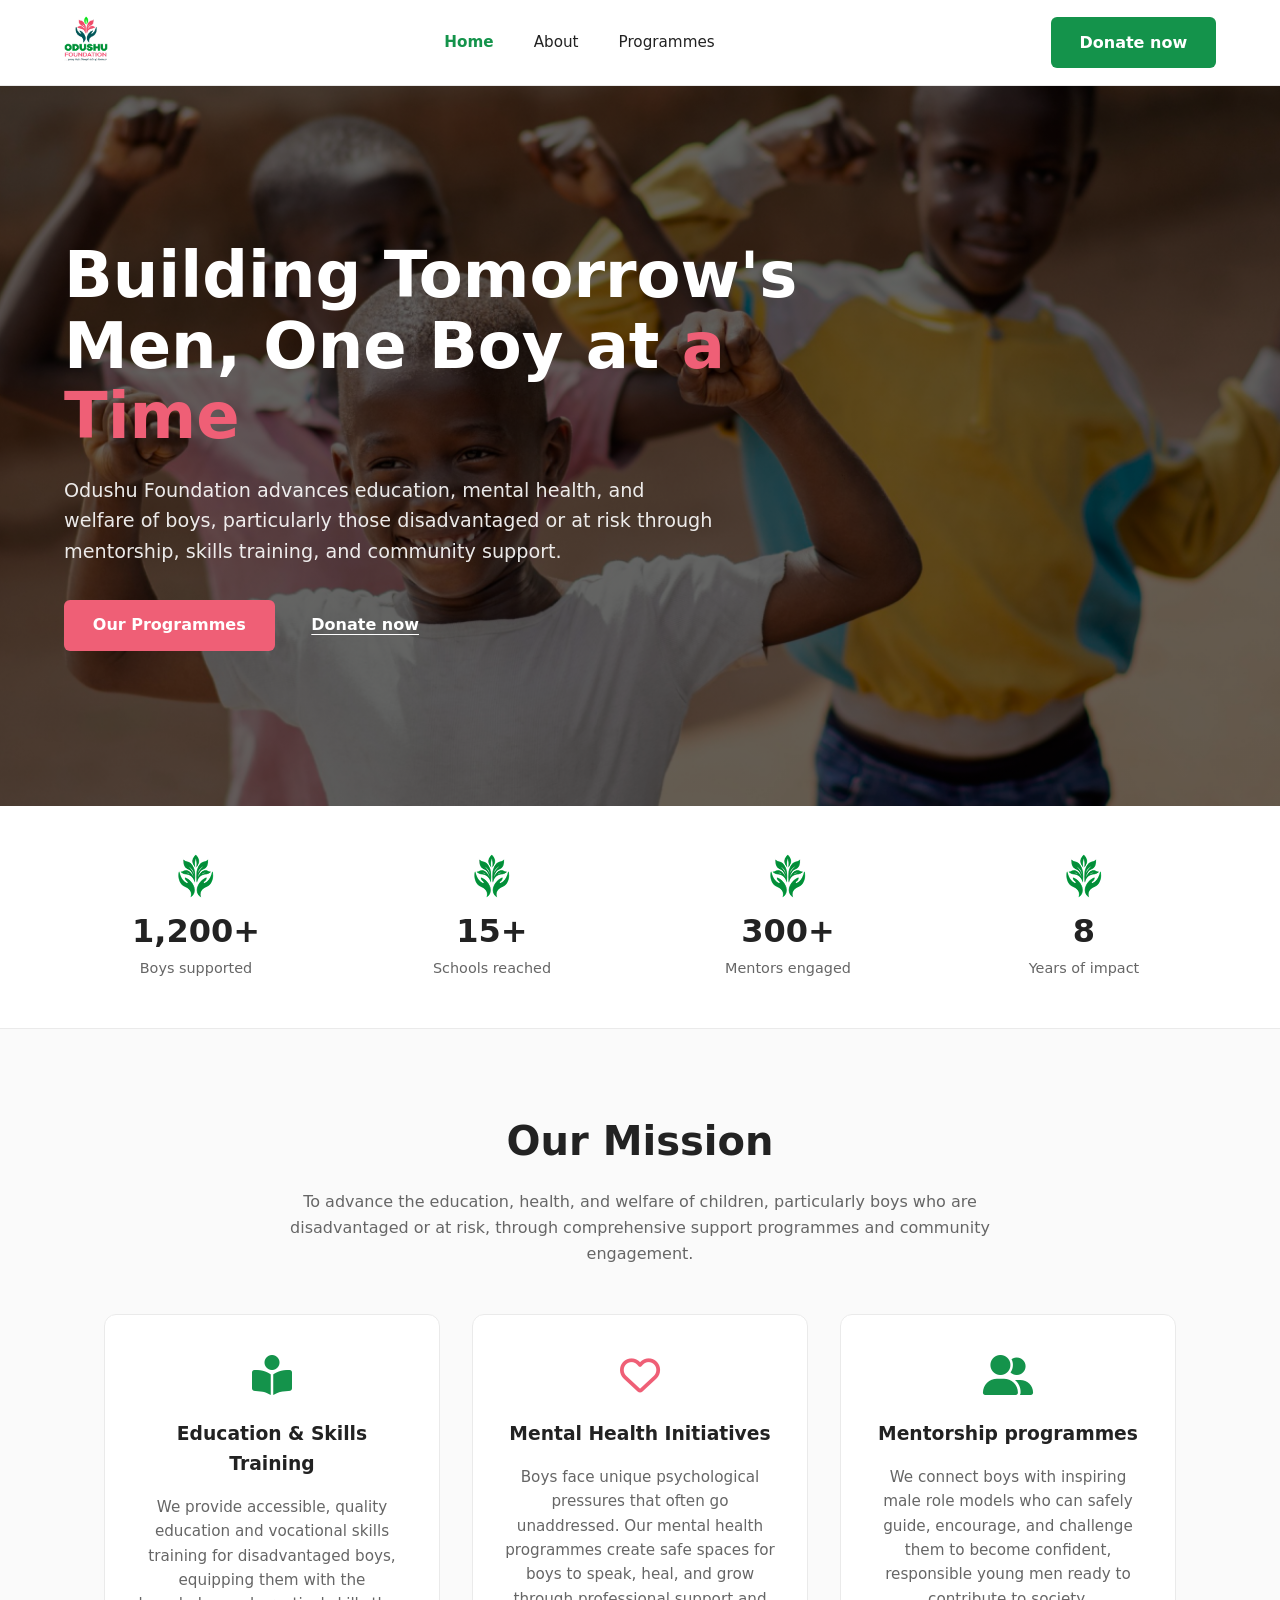
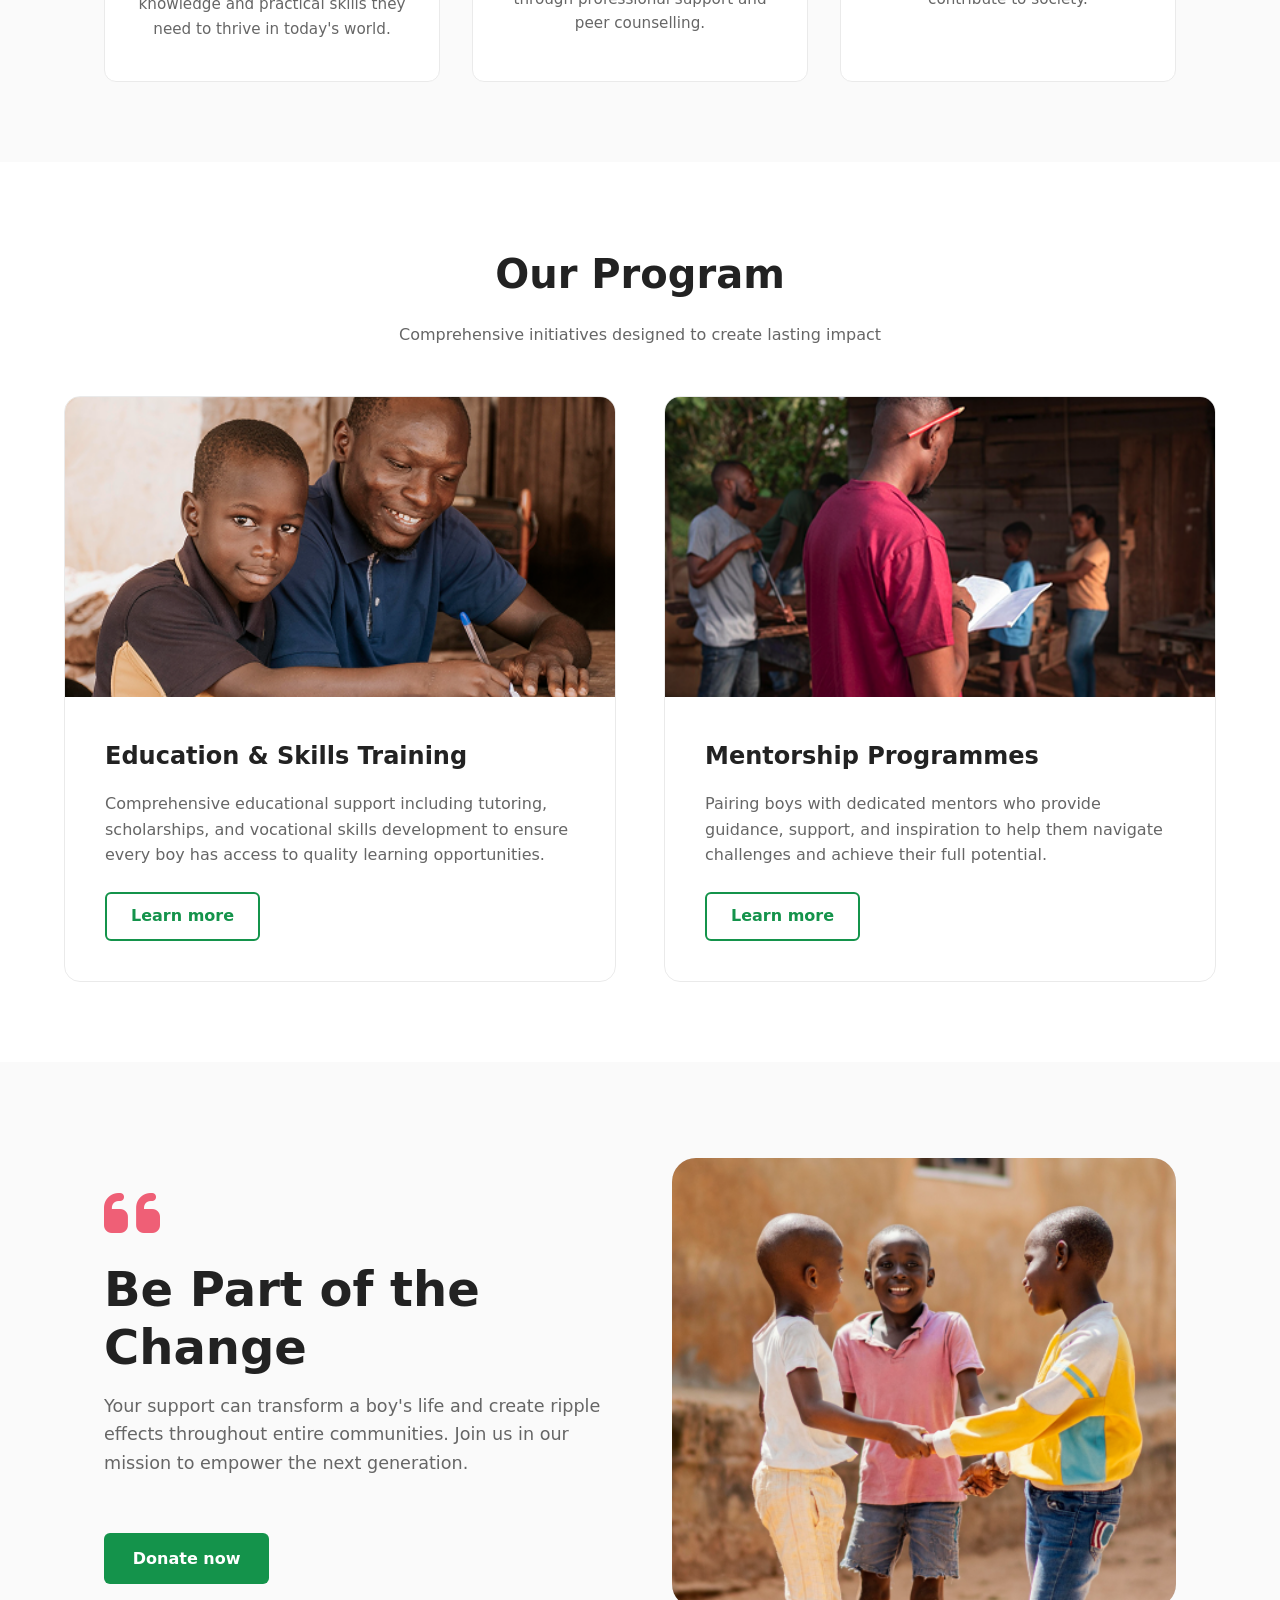
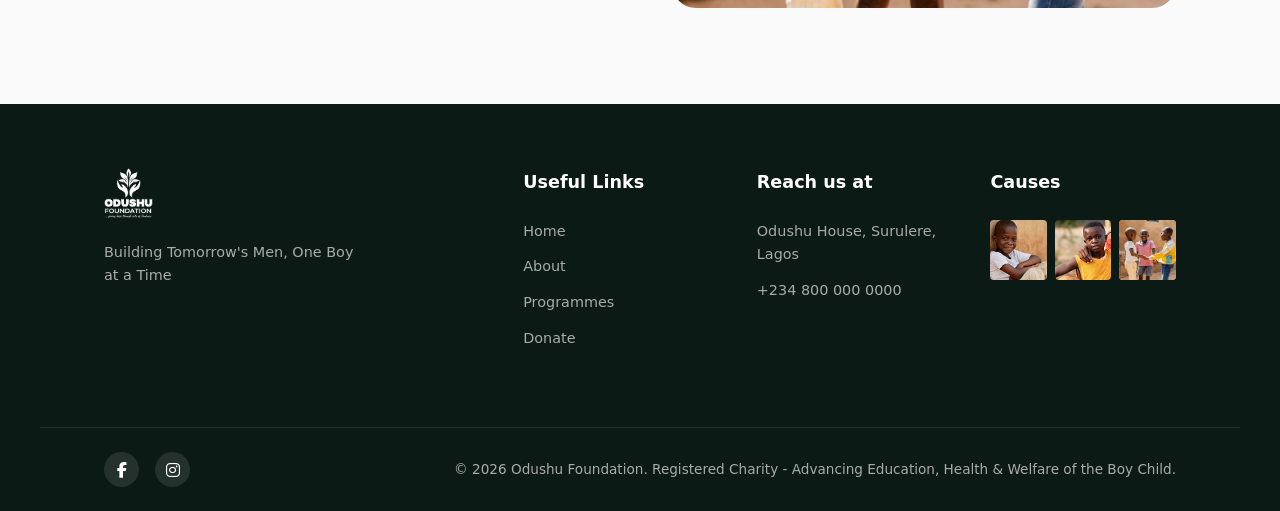
==== index.html @ 9a2c4603 "complete overhaul" ====
<!DOCTYPE html>
<html lang="en">
<head>
    <meta charset="UTF-8">
    <meta name="viewport" content="width=device-width, initial-scale=1.0">
    <title>Odushu Foundation | Home</title>
    <meta name="title" content="Odushu Foundation | Building Tomorrow's Men">
    <meta name="description" content="A registered charity advancing the education, mental health, and welfare of the boy child in Nigeria through mentorship, skills training, and community support.">
    <meta name="keywords" content="boy child charity, mentorship nigeria, child welfare, odushu foundation, boys mental health, education NGO">

    <meta property="og:type" content="website">
    <meta property="og:url" content="https://www.odushufoundation.org/"> 
    <meta property="og:title" content="Odushu Foundation | Building Tomorrow's Men">
    <meta property="og:description" content="A registered charity advancing the education, mental health, and welfare of the boy child in Nigeria.">
    <meta property="og:image" content="https://www.odushufoundation.org/og-image.jpeg"> <meta property="twitter:card" content="summary_large_image">
    <meta property="twitter:url" content="https://www.odushufoundation.org/">
    <meta property="twitter:title" content="Odushu Foundation | Building Tomorrow's Men">
    <meta property="twitter:description" content="A registered charity advancing the education, mental health, and welfare of the boy child in Nigeria.">
    <meta property="twitter:image" content="https://www.odushufoundation.org/og-image.jpeg">
    
    <link rel="icon" type="image/jpeg" href="./Odushu logo 1.png">
    <link rel="shortcut icon" href="./Odushu logo 1.png" type="image/x-icon">
    <link rel="stylesheet" href="styles.css">
    
    <link rel="stylesheet" href="https://cdnjs.cloudflare.com/ajax/libs/font-awesome/6.4.0/css/all.min.css">
    
    <link href="https://unpkg.com/aos@2.3.1/dist/aos.css" rel="stylesheet">
</head>
<body>

    <header data-aos="fade-down" data-aos-duration="800">
        <div class="logo">
            <img src="Odushu logo 1.png" alt="Odushu Foundation">
        </div>
        <nav>
            <a href="/" class="active">Home</a>
            <a href="/about">About</a>
            <a href="/programmes">Programmes</a>
        </nav>
        <a href="#donate" class="btn-solid-green">Donate now</a>
        <div class="menu-toggle"><i class="fa-solid fa-bars"></i></div>
    </header>

    <section class="hero">
        <div class="hero-content" data-aos="fade-up" data-aos-duration="1000">
            <h1>Building Tomorrow's<br>Men, One Boy at <span class="text-pink">a Time</span></h1>
            <p>Odushu Foundation advances education, mental health, and welfare of boys, particularly those disadvantaged or at risk through mentorship, skills training, and community support.</p>
            <div class="hero-buttons">
                <a href="/programmes" class="btn-solid-pink">Our Programmes</a>
                <a href="#donate" class="btn-text-white">Donate now</a>
            </div>
        </div>
    </section>

    <section class="stats">
        <div class="stat-container">
            <div class="stat-item" data-aos="fade-up" data-aos-delay="100">
                <img src="./image 48.png" alt="">
                <h3>1,200+</h3>
                <p>Boys supported</p>
            </div>
            <div class="stat-item" data-aos="fade-up" data-aos-delay="200">
                <img src="./image 48.png" alt="">
                <h3>15+</h3>
                <p>Schools reached</p>
            </div>
            <div class="stat-item" data-aos="fade-up" data-aos-delay="300">
                <img src="./image 48.png" alt="">
                <h3>300+</h3>
                <p>Mentors engaged</p>
            </div>
            <div class="stat-item" data-aos="fade-up" data-aos-delay="400">
                <img src="./image 48.png" alt="">
                <h3>8</h3>
                <p>Years of impact</p>
            </div>
        </div>
    </section>

    <section class="mission">
        <div class="section-header" data-aos="fade-up">
            <h2>Our Mission</h2>
            <p>To advance the education, health, and welfare of children, particularly boys who are disadvantaged or at risk, through comprehensive support programmes and community engagement.</p>
        </div>
        
        <div class="mission-grid">
            <div class="mission-card" data-aos="fade-up" data-aos-delay="100">
                <i class="fa-solid fa-book-open-reader text-green icon-large"></i>
                <h3>Education & Skills Training</h3>
                <p>We provide accessible, quality education and vocational skills training for disadvantaged boys, equipping them with the knowledge and practical skills they need to thrive in today's world.</p>
            </div>
            <div class="mission-card" data-aos="fade-up" data-aos-delay="200">
                <i class="fa-regular fa-heart text-pink icon-large"></i>
                <h3>Mental Health Initiatives</h3>
                <p>Boys face unique psychological pressures that often go unaddressed. Our mental health programmes create safe spaces for boys to speak, heal, and grow through professional support and peer counselling.</p>
            </div>
            <div class="mission-card" data-aos="fade-up" data-aos-delay="300">
                <i class="fa-solid fa-user-group text-green icon-large"></i>
                <h3>Mentorship programmes</h3>
                <p>We connect boys with inspiring male role models who can safely guide, encourage, and challenge them to become confident, responsible young men ready to contribute to society.</p>
            </div>
        </div>
    </section>

    <section class="programmes">
        <div class="section-header" data-aos="fade-up">
            <h2>Our Program</h2>
            <p>Comprehensive initiatives designed to create lasting impact</p>
        </div>

        <div class="programmes-grid">
            <div class="program-card" data-aos="fade-right">
                <div class="program-img img-placeholder">
                    <img src="./education.png" alt="">
                    </div>
                <div class="program-content">
                    <h3>Education & Skills Training</h3>
                    <p>Comprehensive educational support including tutoring, scholarships, and vocational skills development to ensure every boy has access to quality learning opportunities.</p>
                    <a href="/programmes" class="btn-outline-green">Learn more</a>
                </div>
            </div>

            <div class="program-card" data-aos="fade-left">
                <div class="program-img img-placeholder">
                    <img src="./mentorship.png" alt="">
                    </div>
                <div class="program-content">
                    <h3>Mentorship Programmes</h3>
                    <p>Pairing boys with dedicated mentors who provide guidance, support, and inspiration to help them navigate challenges and achieve their full potential.</p>
                    <a href="/programmes" class="btn-outline-green">Learn more</a>
                </div>
            </div>
        </div>
    </section>

    <section class="cta-section">
        <div class="cta-container">
            <div class="cta-content" data-aos="fade-right">
                <i class="fa-solid fa-quote-left quote-icon text-pink"></i>
                <h2>Be Part of the Change</h2>
                <p>Your support can transform a boy's life and create ripple effects throughout entire communities. Join us in our mission to empower the next generation.</p>
                <a href="#donate" class="btn-solid-green mt-2">Donate now</a>
            </div>
            <div class="cta-image" data-aos="fade-left">
                <div class="img-placeholder cta-img-box">
                    <img src="./change.png" alt="">
                    </div>
            </div>
        </div>
    </section>

    <footer>
        <div class="footer-top">
            <div class="footer-col brand-col">
                <img src="./Odushu logo 1.png" alt="Odushu Logo" class="footer-logo">
                <p>Building Tomorrow's Men, One Boy at a Time</p>
            </div>
            <div class="footer-col">
                <h4>Useful Links</h4>
                <a href="/">Home</a>
                <a href="/about">About</a>
                <a href="/programmes">Programmes</a>
                <a href="#donate">Donate</a>
            </div>
            <div class="footer-col">
                <h4>Reach us at</h4>
                <p>Odushu House, Surulere, Lagos</p>
                <p>+234 800 000 0000</p>
            </div>
            <div class="footer-col">
                <h4>Causes</h4>
                <div class="causes-gallery">
                    <div class="gallery-img img-placeholder"><img src="./footer1.png" alt="Footer Image 1"></div>
                    <div class="gallery-img img-placeholder"><img src="./footer2.png" alt="Footer Image 2"></div>
                    <div class="gallery-img img-placeholder"><img src="./change.png" alt="Change Image"></div>
                </div>
            </div>
        </div>
        <div class="footer-bottom">
            <div class="socials">
                <a href="https://www.facebook.com/people/Odushu-Foundation/61550473620847/" target="_blank" rel="noopener noreferrer"><i class="fa-brands fa-facebook-f"></i></a>
                <a href="https://www.instagram.com/odushufoundation/" target="_blank" rel="noopener noreferrer"><i class="fa-brands fa-instagram"></i></a>
            </div>
            <div class="copyright">
                <p>&copy; 2026 Odushu Foundation. Registered Charity - Advancing Education, Health & Welfare of the Boy Child.</p>
            </div>
        </div>
    </footer>

    <div class="modal-overlay" id="donateModal">
        <div class="modal-content" data-aos="zoom-in" data-aos-duration="300">
            <button class="close-modal" aria-label="Close modal">
                <i class="fa-solid fa-xmark"></i>
            </button>

            <div class="modal-header">
                <h2>Donate</h2>
                <p>Your generosity makes a real difference. You can donate using our UK or Nigeria bank accounts, or choose a fast and secure option via Paystack. Every contribution helps us move closer to our goal.</p>
            </div>

            <div class="bank-transfer-section">
                <h3>Bank Transfer</h3>

                <div class="account-block">
                    <label>UK account number</label>
                    <div class="copy-input-group">
                        <input type="text" value="102345654323" id="uk-account" readonly>
                        <button class="copy-btn" data-target="uk-account" aria-label="Copy UK Account">
                            <i class="fa-regular fa-copy"></i>
                        </button>
                    </div>
                    <span class="bank-details">Odushu Foundation UK - Chase Bank</span>
                </div>

                <div class="account-block">
                    <label>Nigeria account number</label>
                    <div class="copy-input-group">
                        <input type="text" value="2134553782900" id="ng-account" readonly>
                        <button class="copy-btn" data-target="ng-account" aria-label="Copy Nigeria Account">
                            <i class="fa-regular fa-copy"></i>
                        </button>
                    </div>
                    <span class="bank-details">Odushu Foundation NG - United Bank of Africa (UBA)</span>
                </div>
            </div>

            <div class="modal-divider">
                <span>OR</span>
            </div>

            <div class="modal-actions">
                <button class="btn-solid-green full-width">Pay with Paystack</button>
                <button class="cancel-modal">Cancel</button>
            </div>
        </div>
    </div>

    <script src="https://unpkg.com/aos@2.3.1/dist/aos.js"></script>
    <script>
        AOS.init({
            once: true, // whether animation should happen only once - while scrolling down
            offset: 100 // offset (in px) from the original trigger point
        });
        
        // Mobile menu toggle logic
        document.querySelector('.menu-toggle').addEventListener('click', () => {
            document.querySelector('nav').classList.toggle('active');
        });

        // --- Modal Logic ---
        const modal = document.getElementById('donateModal');
        const closeBtns = document.querySelectorAll('.close-modal, .cancel-modal');

        // Find all buttons that link to #donate
        const donateTriggers = document.querySelectorAll('a[href="#donate"]');

        // Open modal
        donateTriggers.forEach(trigger => {
            trigger.addEventListener('click', (e) => {
                e.preventDefault(); // Prevent page jump
                modal.classList.add('open');
            });
        });

        // Close modal functions
        const closeModal = () => modal.classList.remove('open');

        closeBtns.forEach(btn => btn.addEventListener('click', closeModal));

        // Close on backdrop click
        modal.addEventListener('click', (e) => {
            if (e.target === modal) {
                closeModal();
            }
        });

        // --- Copy to Clipboard Logic ---
        const copyBtns = document.querySelectorAll('.copy-btn');

        copyBtns.forEach(btn => {
            btn.addEventListener('click', () => {
                const targetId = btn.getAttribute('data-target');
                const input = document.getElementById(targetId);
                
                // Select and copy text
                input.select();
                input.setSelectionRange(0, 99999); // For mobile devices
                navigator.clipboard.writeText(input.value);

                // Optional: Visual feedback (change icon temporarily)
                const icon = btn.querySelector('i');
                icon.classList.remove('fa-copy', 'fa-regular');
                icon.classList.add('fa-check', 'fa-solid', 'text-green');
                
                setTimeout(() => {
                    icon.classList.remove('fa-check', 'fa-solid', 'text-green');
                    icon.classList.add('fa-copy', 'fa-regular');
                }, 2000);
            });
        });
    </script>
</body>
</html>
---- styles.css ----
:root {
  --primary-green: #14934b;
  --dark-green: #0b1a14; /* Darker footer background */
  --primary-pink: #ef5f76;
  --text-dark: #222222;
  --text-light: #666666;
  --bg-light: #fafafa;
  --border-color: #eaeaea;
  --font-main: "Inter", "Segoe UI", system-ui, sans-serif;
}

body,
html {
  overflow-x: hidden;
}

* {
  margin: 0;
  padding: 0;
  box-sizing: border-box;
  font-family: var(--font-main);
}

body {
  color: var(--text-dark);
  line-height: 1.6;
  background-color: var(--bg-light);
}

/* Utilities */
.text-pink {
  color: var(--primary-pink);
}
.text-green {
  color: var(--primary-green);
}
.mt-2 {
  margin-top: 1.5rem;
}
.img-placeholder {
  background-color: #e2e8f0;
  width: 100%;
  height: 100%;
  overflow: hidden;
}
.img-placeholder img {
  width: 100%;
  height: 100%;
  object-fit: cover;
}

/* Buttons */
.btn-solid-green {
  background: var(--primary-green);
  color: white;
  padding: 0.8rem 1.8rem;
  border-radius: 6px;
  text-decoration: none;
  font-weight: 600;
  display: inline-block;
  transition: background 0.3s;
}
.btn-solid-green:hover {
  background: #0f7a3d;
}
.btn-solid-pink {
  background: var(--primary-pink);
  color: white;
  padding: 0.8rem 1.8rem;
  border-radius: 6px;
  text-decoration: none;
  font-weight: 600;
  display: inline-block;
  transition: background 0.3s;
}
.btn-text-white {
  color: white;
  text-decoration: underline;
  font-weight: 600;
  padding: 0.8rem;
  display: inline-block;
  text-underline-offset: 4px;
}
.btn-outline-green {
  border: 2px solid var(--primary-green);
  color: var(--primary-green);
  padding: 0.6rem 1.5rem;
  border-radius: 6px;
  text-decoration: none;
  font-weight: 600;
  display: inline-block;
  transition: all 0.3s;
}
.btn-outline-green:hover {
  background: var(--primary-green);
  color: white;
}

/* Header */
header {
  display: flex;
  justify-content: space-between;
  align-items: center;
  padding: 1rem 5%;
  background: white;
  border-bottom: 1px solid var(--border-color);
  position: sticky;
  top: 0;
  z-index: 100;
}
.logo img {
  height: 45px;
}
nav {
  display: flex;
  gap: 2.5rem;
}
nav a {
  text-decoration: none;
  color: var(--text-dark);
  font-weight: 500;
  font-size: 0.95rem;
}
nav a.active {
  color: var(--primary-green);
  font-weight: 600;
}
.menu-toggle {
  display: none;
  font-size: 1.5rem;
  cursor: pointer;
  color: var(--primary-green);
}

/* Hero Section */
.hero {
  /* The gradient darkens the image so the white text is readable */
  background:
    linear-gradient(rgba(0, 0, 0, 0.6), rgba(0, 0, 0, 0.6)),
    url("./Frame\ 10.png") center/cover;
  height: 80vh;
  min-height: 600px;
  display: flex;
  align-items: center;
  padding: 0 5%;
}
.hero-content {
  max-width: 800px;
  color: white;
}
.hero h1 {
  font-size: 4rem;
  line-height: 1.1;
  margin-bottom: 1.5rem;
  font-weight: 800;
}
.hero p {
  font-size: 1.2rem;
  margin-bottom: 2rem;
  max-width: 650px;
  opacity: 0.9;
}
.hero-buttons {
  display: flex;
  gap: 1.5rem;
  align-items: center;
}

/* Stats */
.stats {
  padding: 3rem 5%;
  background: white;
  border-bottom: 1px solid var(--border-color);
}
.stat-container {
  display: grid;
  grid-template-columns: repeat(4, 1fr);
  max-width: 1200px;
  margin: 0 auto;
  text-align: center;
  gap: 2rem;
}
.stat-item i {
  font-size: 1.5rem;
  margin-bottom: 0.5rem;
}
.stat-item h3 {
  font-size: 2rem;
  color: var(--text-dark);
}
.stat-item p {
  color: var(--text-light);
  font-size: 0.9rem;
}

/* Section Headers */
.section-header {
  text-align: center;
  max-width: 700px;
  margin: 0 auto 3rem;
}
.section-header h2 {
  font-size: 2.5rem;
  color: var(--text-dark);
  margin-bottom: 1rem;
}
.section-header p {
  color: var(--text-light);
}

/* Mission */
.mission {
  padding: 5rem 5%;
  max-width: 1200px;
  margin: 0 auto;
}
.mission-grid {
  display: grid;
  grid-template-columns: repeat(3, 1fr);
  gap: 2rem;
}
.mission-card {
  background: white;
  padding: 2.5rem 2rem;
  text-align: center;
  border-radius: 12px;
  border: 1px solid var(--border-color);
  transition:
    transform 0.3s,
    box-shadow 0.3s;
}
.mission-card:hover {
  transform: translateY(-5px);
  box-shadow: 0 10px 30px rgba(0, 0, 0, 0.05);
}
.icon-large {
  font-size: 2.5rem;
  margin-bottom: 1.5rem;
}
.mission-card h3 {
  margin-bottom: 1rem;
  color: var(--text-dark);
}
.mission-card p {
  color: var(--text-light);
  font-size: 0.95rem;
}

/* programmes */
.programmes {
  padding: 5rem 5%;
  background: white;
}
.programmes-grid {
  display: grid;
  grid-template-columns: 1fr 1fr;
  gap: 3rem;
  max-width: 1200px;
  margin: 0 auto;
}
.program-card {
  border-radius: 16px;
  overflow: hidden;
  border: 1px solid var(--border-color);
}
.program-img {
  height: 300px;
  border-radius: 0;
}
.program-content {
  padding: 2.5rem;
}
.program-content h3 {
  font-size: 1.5rem;
  margin-bottom: 1rem;
}
.program-content p {
  color: var(--text-light);
  margin-bottom: 1.5rem;
}

/* CTA / Be Part of the Change */
.cta-section {
  padding: 6rem 5%;
  max-width: 1200px;
  margin: 0 auto;
}
.cta-container {
  display: grid;
  grid-template-columns: 1fr 1fr;
  gap: 4rem;
  align-items: center;
}
.quote-icon {
  font-size: 4rem;
  margin-bottom: 1rem;
}
.cta-content h2 {
  font-size: 3rem;
  margin-bottom: 1rem;
  line-height: 1.2;
}
.cta-content p {
  color: var(--text-light);
  font-size: 1.1rem;
  margin-bottom: 2rem;
}
.cta-img-box {
  height: 450px;
  border-radius: 24px;
}

/* Footer */
footer {
  background: var(--dark-green);
  color: white;
  padding-top: 4rem;
}
.footer-top {
  display: grid;
  grid-template-columns: 2fr 1fr 1fr 1fr;
  gap: 3rem;
  padding: 0 5% 4rem;
  max-width: 1200px;
  margin: 0 auto;
  border-bottom: 1px solid rgba(255, 255, 255, 0.1);
}
.footer-logo {
  height: 50px;
  filter: brightness(0) invert(1);
  margin-bottom: 1rem;
}
.brand-col p {
  color: #aaaaaa;
  font-size: 0.9rem;
  max-width: 250px;
}
.footer-col h4 {
  margin-bottom: 1.5rem;
  font-size: 1.1rem;
}
.footer-col a,
.footer-col p {
  color: #aaaaaa;
  text-decoration: none;
  display: block;
  margin-bottom: 0.8rem;
  font-size: 0.9rem;
  transition: color 0.3s;
}
.footer-col a:hover {
  color: white;
}
.causes-gallery {
  display: grid;
  grid-template-columns: repeat(3, 1fr);
  gap: 0.5rem;
}
.gallery-img {
  height: 60px;
  border-radius: 4px;
}

.footer-bottom {
  display: flex;
  justify-content: space-between;
  align-items: center;
  padding: 1.5rem 5%;
  max-width: 1200px;
  margin: 0 auto;
}
.socials {
  display: flex;
  gap: 1rem;
}
.socials a {
  color: white;
  background: rgba(255, 255, 255, 0.1);
  width: 35px;
  height: 35px;
  display: flex;
  justify-content: center;
  align-items: center;
  border-radius: 50%;
  text-decoration: none;
  transition: background 0.3s;
}
.socials a:hover {
  background: var(--primary-green);
}
.copyright {
  color: #aaaaaa;
  font-size: 0.85rem;
}

/* =========================================
   ABOUT PAGE SPECIFIC STYLES
   ========================================= */

/* Utilities */
.text-blue {
  color: #2e86ab;
} /* Add a nice blue for icon variation */
.text-center {
  text-align: center;
}
.btn-text-dark {
  color: var(--text-dark);
  font-weight: 600;
  text-decoration: underline;
  text-underline-offset: 4px;
  padding: 0.8rem;
  display: inline-block;
}

/* Page Hero */
.page-hero {
  background:
    linear-gradient(rgba(0, 0, 0, 0.7), rgba(0, 0, 0, 0.7)),
    url("./about.png") center/cover;
  height: 400px;
  display: flex;
  align-items: center;
  justify-content: center;
  text-align: center;
  padding: 0 5%;
}
.page-hero-content {
  color: white;
  max-width: 800px;
}
.breadcrumb {
  font-size: 0.9rem;
  margin-bottom: 1rem;
  color: #cccccc;
  letter-spacing: 1px;
}
.page-hero h1 {
  font-size: 3.5rem;
  margin-bottom: 1rem;
}
.page-hero p {
  font-size: 1.1rem;
  opacity: 0.9;
}

/* Core Pillars */
.core-pillars {
  padding: 5rem 5%;
  background: var(--bg-light);
}
.pillars-grid {
  display: grid;
  grid-template-columns: repeat(3, 1fr);
  gap: 2rem;
  max-width: 1200px;
  margin: 0 auto;
}
.pillar-card {
  background: white;
  padding: 3rem 2rem;
  text-align: center;
  border-radius: 12px;
  border: 1px solid var(--border-color);
  box-shadow: 0 4px 15px rgba(0, 0, 0, 0.02);
  transition: transform 0.3s;
}
.pillar-card:hover {
  transform: translateY(-5px);
}

/* What We Do Grid */
.what-we-do {
  padding: 5rem 5%;
  background: white;
}
.services-grid {
  display: grid;
  grid-template-columns: repeat(3, 1fr);
  gap: 2rem;
  max-width: 1200px;
  margin: 0 auto;
}
.service-card {
  background: var(--bg-light);
  padding: 2.5rem;
  text-align: center;
  border-radius: 12px;
  border: 1px solid var(--border-color);
}
.icon-med {
  font-size: 2rem;
  margin-bottom: 1.2rem;
}
.service-card h4 {
  font-size: 1.2rem;
  margin-bottom: 1rem;
  color: var(--text-dark);
}
.service-card p {
  font-size: 0.95rem;
  color: var(--text-light);
}

/* Constitution Section */
.constitution-section {
  padding: 5rem 5%;
  background: var(--bg-light);
}
.constitution-box {
  max-width: 1000px;
  margin: 0 auto;
  background: white;
  border-radius: 12px;
  overflow: hidden;
  box-shadow: 0 10px 30px rgba(0, 0, 0, 0.05);
  border: 1px solid var(--border-color);
}
.const-header {
  background: var(--primary-green);
  color: white;
  padding: 1.5rem 2.5rem;
}
.const-header h3 {
  font-size: 1.4rem;
  font-weight: 600;
  margin: 0;
}
.const-body {
  padding: 2.5rem;
}

.const-item {
  display: flex;
  gap: 1.5rem;
  margin-bottom: 2rem;
}
.const-item:last-child {
  margin-bottom: 0;
}
.const-number {
  background: var(--primary-green);
  color: white;
  min-width: 35px;
  height: 35px;
  border-radius: 50%;
  display: flex;
  align-items: center;
  justify-content: center;
  font-weight: bold;
  font-size: 1.1rem;
  flex-shrink: 0;
}
.const-text h4 {
  font-size: 1.2rem;
  color: var(--text-dark);
  margin-bottom: 0.5rem;
  margin-top: 5px;
}
.const-text p {
  color: var(--text-light);
  font-size: 0.95rem;
  margin-bottom: 0.5rem;
}

/* Constitution Bullet List */
.const-list {
  list-style: none;
  padding-left: 0;
  margin-top: 0.8rem;
}
.const-list li {
  margin-bottom: 0.5rem;
  color: var(--text-light);
  font-size: 0.95rem;
  display: flex;
  align-items: flex-start;
  gap: 0.5rem;
}
.const-list i {
  color: var(--primary-green);
  margin-top: 4px;
}

/* Bottom CTA */
.bottom-cta {
  padding: 6rem 5%;
  max-width: 800px;
  margin: 0 auto;
}
.bottom-cta h2 {
  font-size: 2.5rem;
  margin-bottom: 1rem;
}
.bottom-cta p {
  color: var(--text-light);
  margin-bottom: 2rem;
  font-size: 1.1rem;
}
.cta-actions {
  display: flex;
  justify-content: center;
  align-items: center;
  gap: 1.5rem;
}

/* =========================================
   programmes PAGE SPECIFIC STYLES
   ========================================= */

/* Tab Controls */
.core-programmes-tabs {
  padding: 5rem 5%;
  max-width: 1200px;
  margin: 0 auto;
}
.tab-controls {
  display: flex;
  justify-content: center;
  background: #f4f6f8;
  border-radius: 50px;
  padding: 0.5rem;
  max-width: 600px;
  margin: 0 auto 4rem;
}
.tab-btn {
  flex: 1;
  padding: 1rem 1.5rem;
  border: none;
  background: transparent;
  border-radius: 50px;
  font-weight: 600;
  font-size: 1rem;
  color: var(--text-dark);
  cursor: pointer;
  transition: all 0.3s ease;
}
.tab-btn.active {
  background: var(--primary-green);
  color: white;
  box-shadow: 0 4px 10px rgba(20, 147, 75, 0.3);
}

/* Tab Panes */
.tab-pane {
  display: none;
  animation: fadeIn 0.5s ease-in-out;
}
.tab-pane.active {
  display: block;
}
@keyframes fadeIn {
  from {
    opacity: 0;
    transform: translateY(10px);
  }
  to {
    opacity: 1;
    transform: translateY(0);
  }
}

.pane-grid {
  display: grid;
  grid-template-columns: 1fr 1fr;
  gap: 4rem;
  align-items: start;
}
.pane-img {
  height: 600px;
  border-radius: 16px;
}
.pane-text h2 {
  font-size: 2.2rem;
  color: var(--text-dark);
  margin-bottom: 1rem;
}
.pane-text > p {
  color: var(--text-light);
  font-size: 1.05rem;
  margin-bottom: 2.5rem;
}

/* Feature Lists inside Tabs */
.feature-list {
  display: flex;
  flex-direction: column;
  gap: 2rem;
}
.feature-item {
  display: flex;
  gap: 1.5rem;
  align-items: flex-start;
}
.feature-icon {
  font-size: 1.5rem;
  margin-top: 5px;
  width: 30px;
  text-align: center;
  flex-shrink: 0;
}
.icon-green {
  color: var(--primary-green);
}
.icon-yellow {
  color: #f5a623;
} /* Custom yellow from mockup */
.icon-blue {
  color: #4a90e2;
} /* Custom blue from mockup */
.feature-content h4 {
  font-size: 1.15rem;
  color: var(--text-dark);
  margin-bottom: 0.5rem;
}
.feature-content p {
  font-size: 0.9rem;
  color: var(--text-light);
}

/* Map Section */
.map-section {
  padding: 5rem 5%;
  background: var(--bg-light);
  text-align: center;
  overflow: hidden;
}
.map-container {
  max-width: 1000px;
  margin: 0 auto;
  position: relative;
}
.map-wrapper {
  /* You will need to save a dotted map image as world-map.png in your folder */
  background: url("./Map.png") center/contain no-repeat;
  height: 400px;
  position: relative;
  width: 100%;
}
.map-pin {
  position: absolute;
  display: flex;
  flex-direction: column;
  align-items: center;
  gap: 0.5rem;
}
.map-pin i {
  color: var(--primary-pink);
  font-size: 2rem;
  filter: drop-shadow(0 4px 6px rgba(0, 0, 0, 0.1));
}
.pin-label {
  background: white;
  padding: 0.3rem 0.8rem;
  border-radius: 20px;
  font-weight: bold;
  font-size: 0.9rem;
  color: var(--text-dark);
  box-shadow: 0 2px 10px rgba(0, 0, 0, 0.05);
}

/* Positioning the pins (Adjust percentages based on your specific map image) */
.pin-nigeria {
  top: 60%;
  left: 48%;
  transform: translate(-50%, -50%);
}
.pin-uk {
  top: 35%;
  left: 45%;
  transform: translate(-50%, -50%);
}

/* =========================================
   DONATE MODAL STYLES
   ========================================= */

.modal-overlay {
  position: fixed;
  top: 0;
  left: 0;
  width: 100vw;
  height: 100vh;
  background: rgba(0, 0, 0, 0.6);
  display: flex;
  justify-content: center;
  align-items: center;
  z-index: 9999;
  opacity: 0;
  visibility: hidden;
  transition:
    opacity 0.3s ease,
    visibility 0.3s ease;
  padding: 20px;
}

/* Class added via JS to open modal */
.modal-overlay.open {
  opacity: 1;
  visibility: visible;
}

.modal-content {
  background: white;
  width: 100%;
  max-width: 550px;
  border-radius: 16px;
  padding: 3rem 4rem;
  position: relative;
  box-shadow: 0 20px 40px rgba(0, 0, 0, 0.2);
  text-align: center;
  max-height: 90vh;
  overflow-y: auto;
}

.close-modal {
  position: absolute;
  top: 1.5rem;
  right: 1.5rem;
  background: none;
  border: none;
  font-size: 1.5rem;
  color: var(--text-light);
  cursor: pointer;
  transition: color 0.2s;
}

.close-modal:hover {
  color: var(--text-dark);
}

.modal-header h2 {
  font-size: 1.8rem;
  margin-bottom: 1rem;
  color: var(--text-dark);
}
.modal-header p {
  font-size: 0.9rem;
  color: var(--text-light);
  line-height: 1.5;
  margin-bottom: 2rem;
}

.bank-transfer-section h3 {
  font-size: 1.1rem;
  margin-bottom: 1.5rem;
  color: var(--text-dark);
}

.account-block {
  text-align: left;
  margin-bottom: 1.5rem;
}
.account-block label {
  display: block;
  font-size: 0.8rem;
  font-weight: 600;
  color: var(--text-light);
  margin-bottom: 0.4rem;
}
.bank-details {
  display: block;
  font-size: 0.75rem;
  color: var(--text-light);
  margin-top: 0.4rem;
}

.copy-input-group {
  display: flex;
  align-items: center;
  border: 1px solid var(--border-color);
  border-radius: 8px;
  overflow: hidden;
  background: #f9f9f9;
}

.copy-input-group input {
  flex: 1;
  border: none;
  padding: 0.8rem 1rem;
  background: transparent;
  font-family: monospace;
  font-size: 1.1rem;
  color: var(--text-dark);
  outline: none;
}

.copy-btn {
  background: transparent;
  border: none;
  padding: 0.8rem 1rem;
  color: var(--text-light);
  cursor: pointer;
  font-size: 1.1rem;
  transition: color 0.2s;
}

.copy-btn:hover {
  color: var(--primary-green);
}

.modal-divider {
  margin: 2rem 0;
  font-size: 0.9rem;
  font-weight: bold;
  color: var(--text-dark);
}
.modal-actions {
  display: flex;
  flex-direction: column;
  gap: 1rem;
  align-items: center;
}
.btn-solid-green.full-width {
  width: 100%;
  display: block;
}
.cancel-modal {
  background: none;
  border: none;
  font-weight: 600;
  font-size: 0.9rem;
  color: var(--text-dark);
  cursor: pointer;
  text-decoration: none;
}
.cancel-modal:hover {
  text-decoration: underline;
}

/* Responsive Adjustments for Modal */
@media (max-width: 600px) {
  .modal-content {
    padding: 2rem 1.5rem;
  }
}

/* Responsive Media Queries */
@media (max-width: 900px) {
  .hero h1 {
    font-size: 3rem;
  }
  .stat-container {
    grid-template-columns: 1fr 1fr;
  }
  .mission-grid {
    grid-template-columns: 1fr;
  }
  .programmes-grid {
    grid-template-columns: 1fr;
  }
  .cta-container {
    grid-template-columns: 1fr;
    text-align: center;
  }
  .footer-top {
    grid-template-columns: 1fr 1fr;
  }

  .pillars-grid {
    grid-template-columns: 1fr;
  }
  .services-grid {
    grid-template-columns: 1fr 1fr;
  }
  .pane-grid {
    grid-template-columns: 1fr;
  }
  .pane-img {
    height: 400px;
  }
  /* Alternate image order for mobile so image is always on top */
  #mental-health .pane-text {
    order: 2;
  }
  #mental-health .pane-img {
    order: 1;
  }
}

@media (max-width: 768px) {
  .tab-controls {
    flex-direction: column;
    border-radius: 12px;
    background: transparent;
    gap: 0.5rem;
  }
  .tab-btn {
    border-radius: 8px;
    background: #f4f6f8;
  }
  .pane-text h2 {
    font-size: 1.8rem;
  }
  .map-wrapper {
    height: 250px;
  }
  .map-pin i {
    font-size: 1.5rem;
  }
  .pin-label {
    font-size: 0.8rem;
  }
  .page-hero h1 {
    font-size: 2.5rem;
  }
  .services-grid {
    grid-template-columns: 1fr;
  }
  .const-body {
    padding: 1.5rem;
  }
  .const-number {
    min-width: 30px;
    height: 30px;
    font-size: 1rem;
    border-radius: 5%;
  }
  .const-item {
    flex-direction: column;
    gap: 1rem;
  }
  .const-text h4 {
    margin-top: 0;
  }
  .cta-actions {
    flex-direction: column;
  }
  .menu-toggle {
    display: block;
  }
  nav {
    display: none;
    position: absolute;
    top: 100%;
    left: 0;
    width: 100%;
    background: white;
    flex-direction: column;
    padding: 1rem 0;
    text-align: center;
    border-bottom: 1px solid var(--border-color);
  }
  nav.active {
    display: flex;
  }
  .hero {
    text-align: center;
  }
  .hero-buttons {
    justify-content: center;
    flex-direction: column;
  }
  .btn-solid-green {
    display: none;
  }
  .footer-top {
    grid-template-columns: 1fr;
    text-align: center;
  }
  .causes-gallery {
    justify-content: center;
  }
  .footer-bottom {
    flex-direction: column;
    gap: 1rem;
    text-align: center;
  }
}
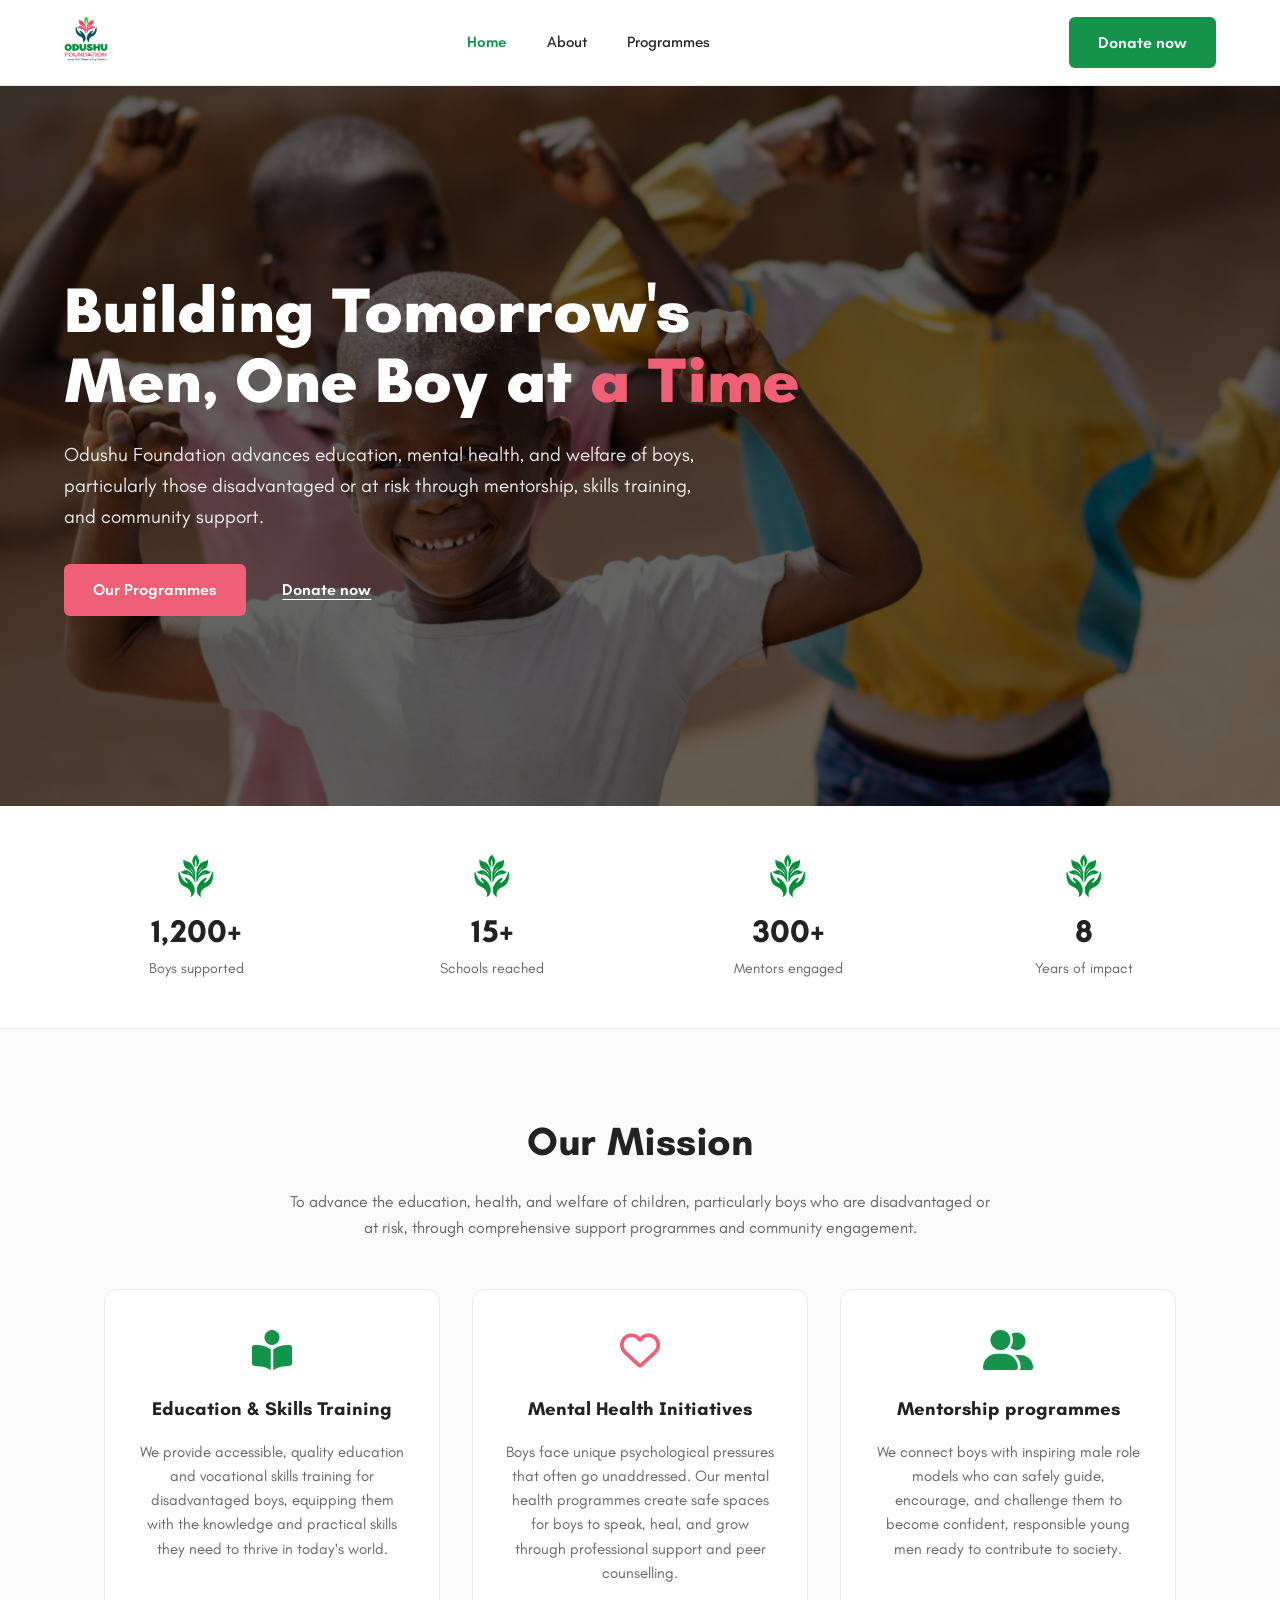
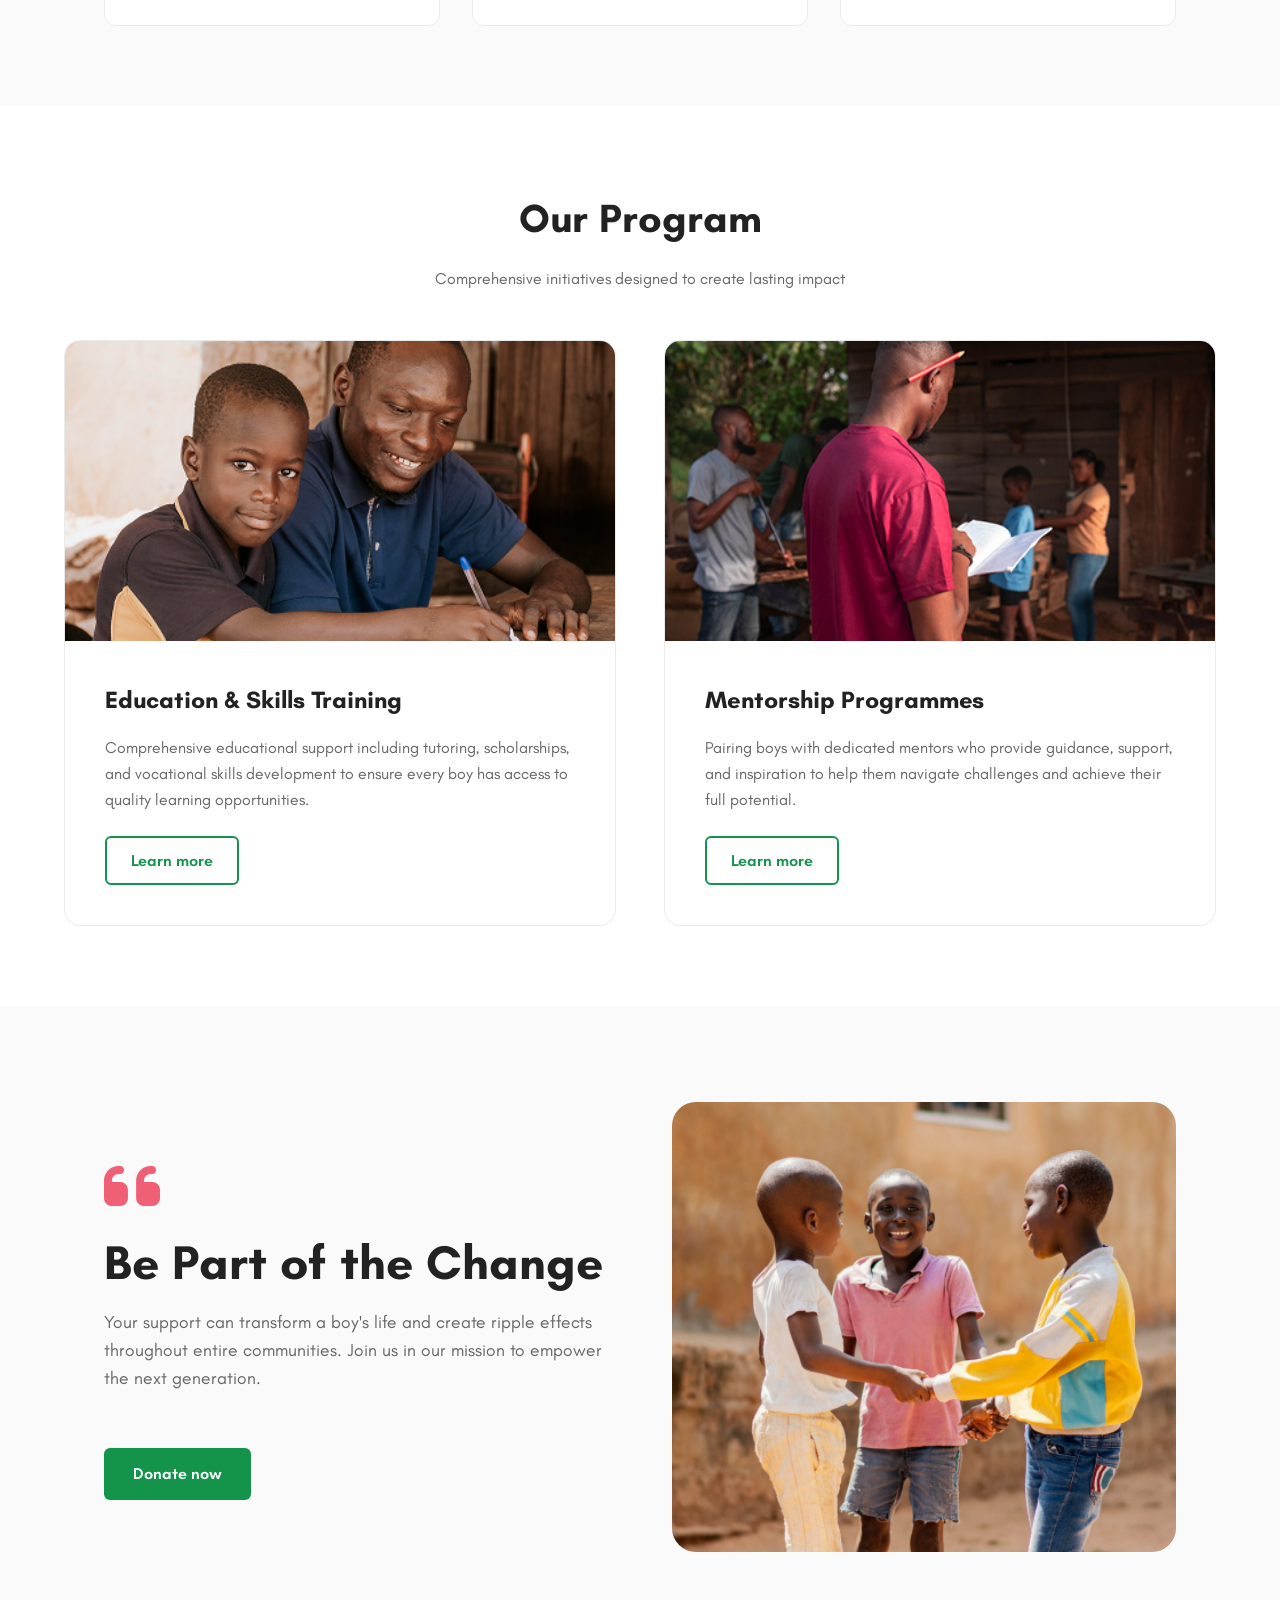
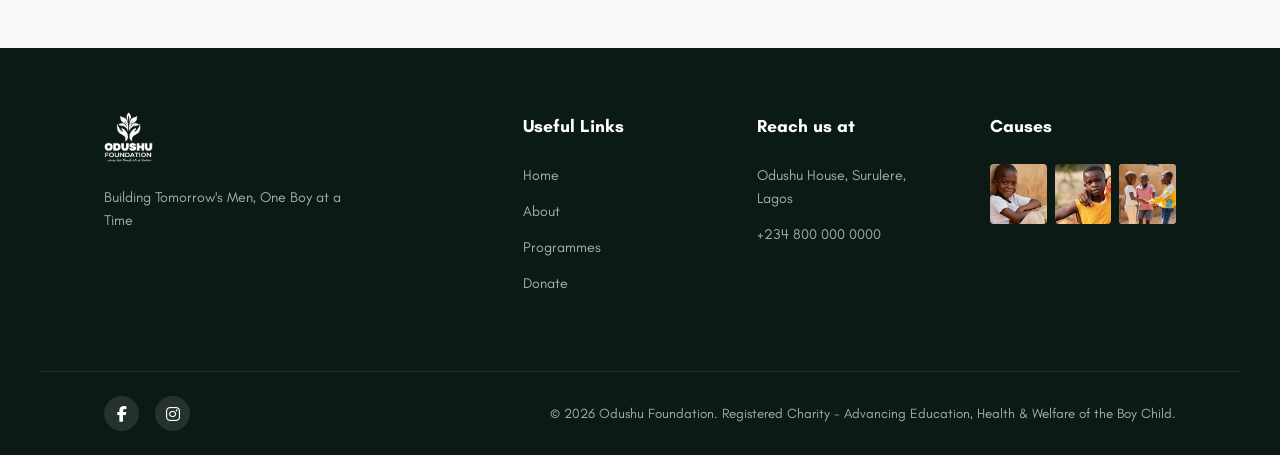
==== commit b458a557: "changed fonts:" ====
--- a/index.html
+++ b/index.html
@@ -20,6 +20,10 @@
     
     <link rel="icon" type="image/jpeg" href="./Odushu logo 1.png">
     <link rel="shortcut icon" href="./Odushu logo 1.png" type="image/x-icon">
+    <link rel="preconnect" href="https://fonts.googleapis.com">
+    <link rel="preconnect" href="https://fonts.gstatic.com" crossorigin>
+    <link href="https://fonts.googleapis.com/css2?family=Teachers:wght@400..800&display=swap" rel="stylesheet">
+    
     <link rel="stylesheet" href="styles.css">
     
     <link rel="stylesheet" href="https://cdnjs.cloudflare.com/ajax/libs/font-awesome/6.4.0/css/all.min.css">
--- a/styles.css
+++ b/styles.css
@@ -6,7 +6,7 @@
   --text-light: #666666;
   --bg-light: #fafafa;
   --border-color: #eaeaea;
-  --font-main: "Inter", "Segoe UI", system-ui, sans-serif;
+  --font-main: 'Teachers', system-ui, -apple-system, sans-serif;
 }
 
 body,
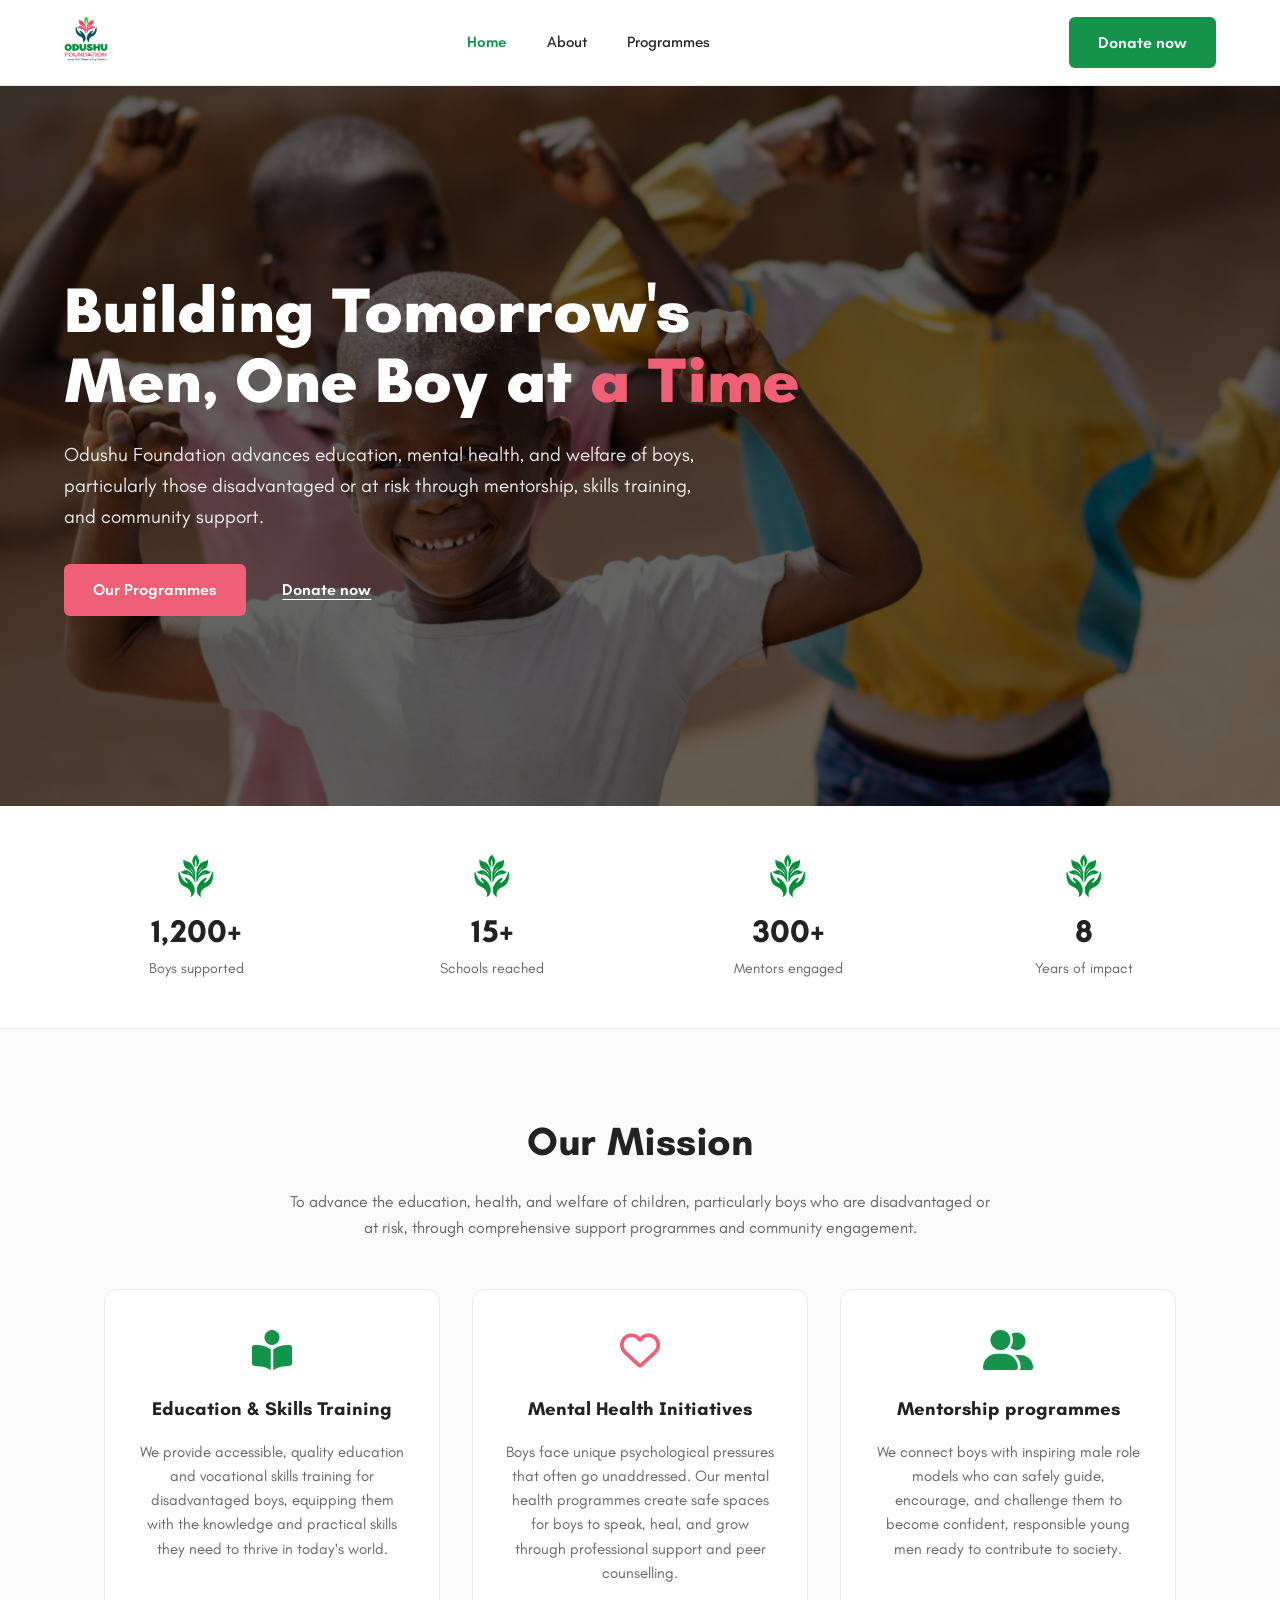
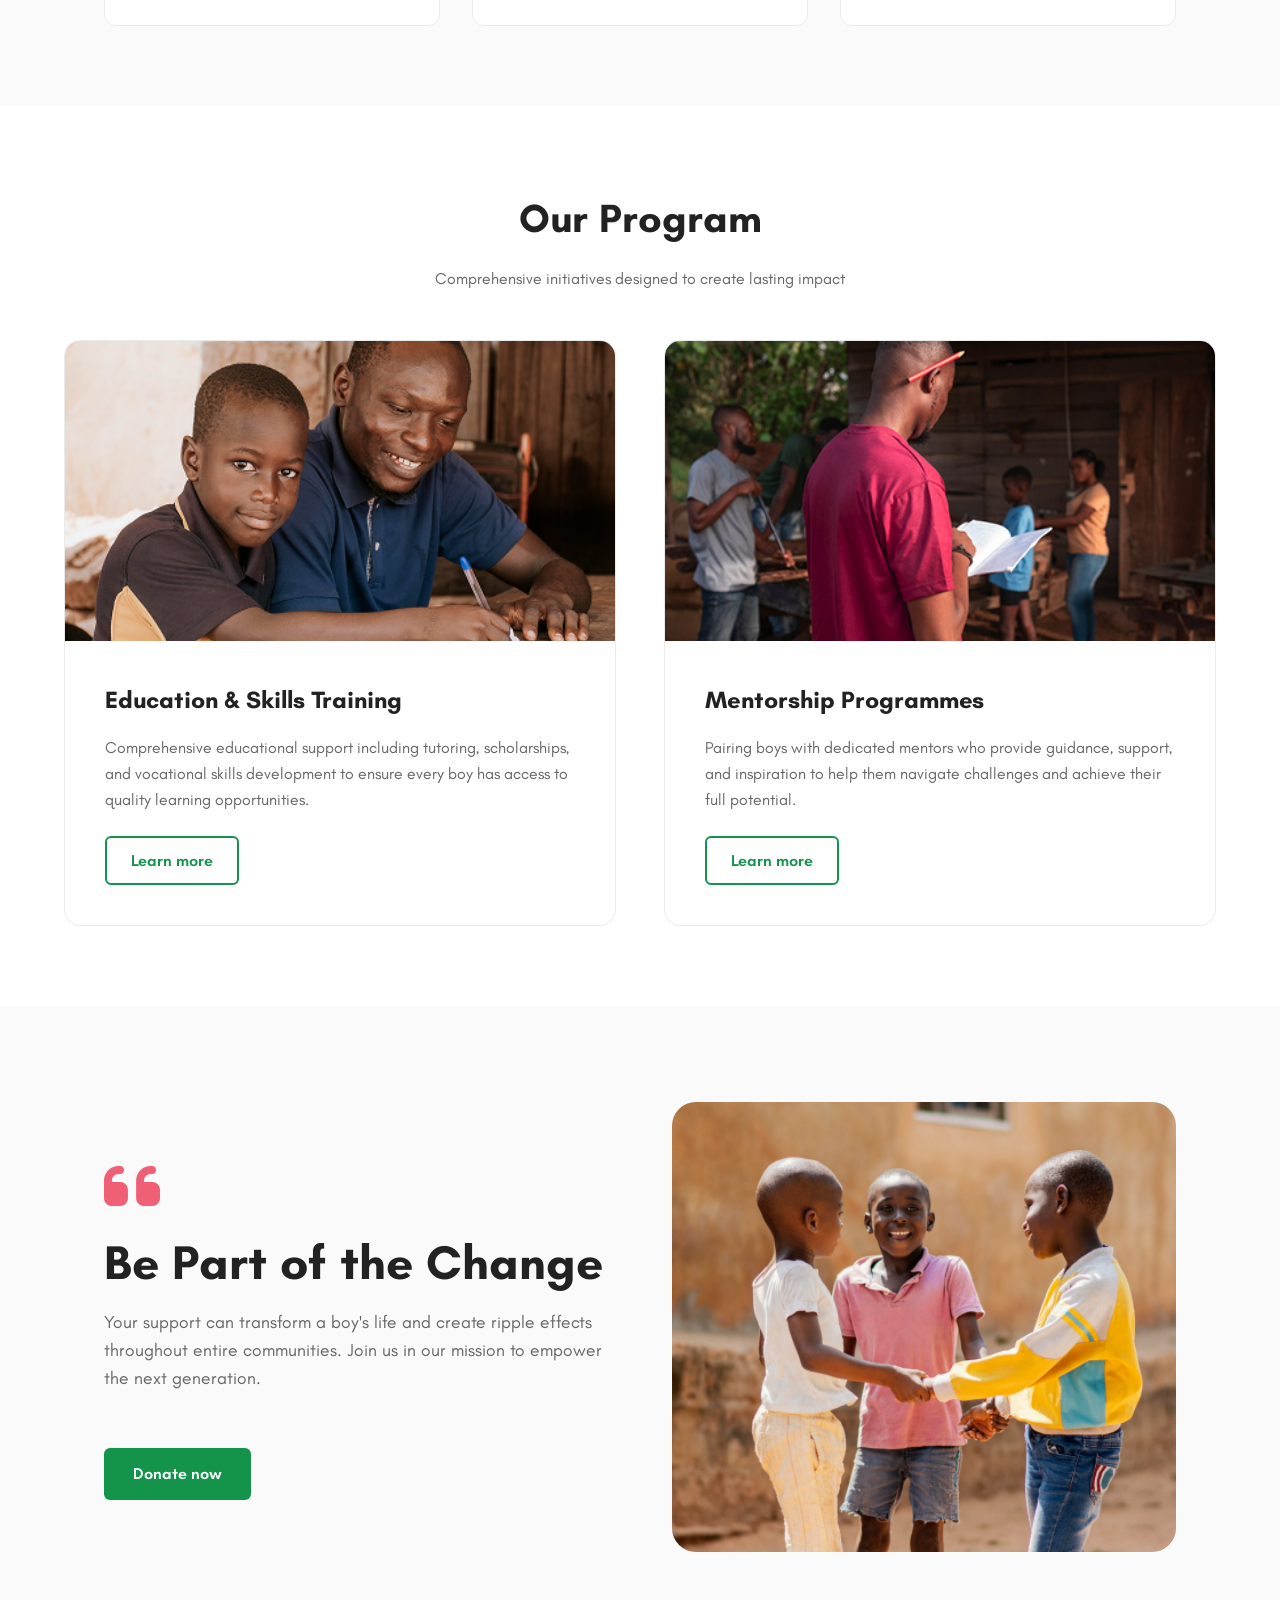
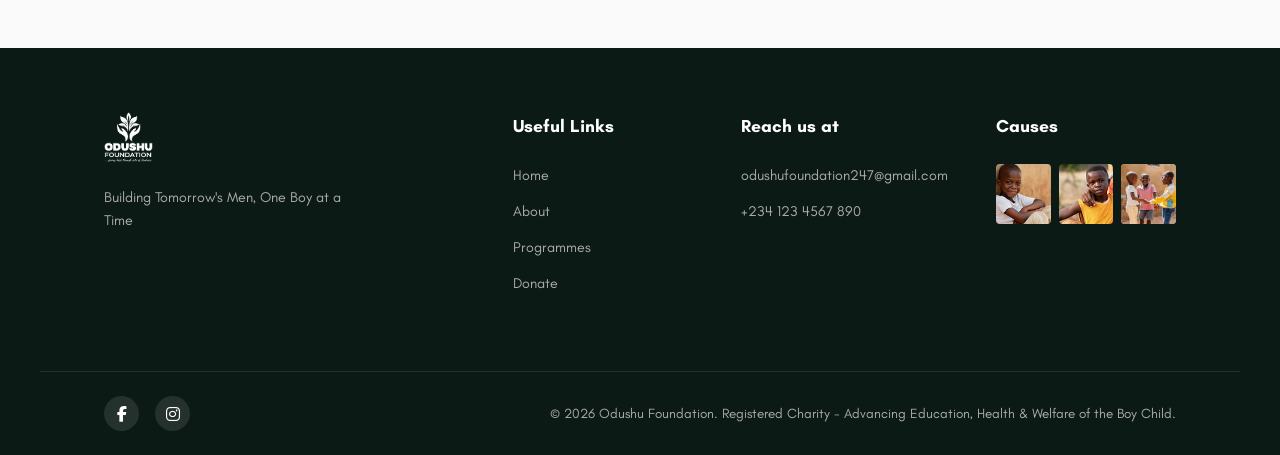
==== commit 0e8098d9: "contact info" ====
--- a/index.html
+++ b/index.html
@@ -168,8 +168,8 @@
             </div>
             <div class="footer-col">
                 <h4>Reach us at</h4>
-                <p>Odushu House, Surulere, Lagos</p>
-                <p>+234 800 000 0000</p>
+                <p>odushufoundation247@gmail.com</p>
+                <p>+234 123 4567 890</p>
             </div>
             <div class="footer-col">
                 <h4>Causes</h4>
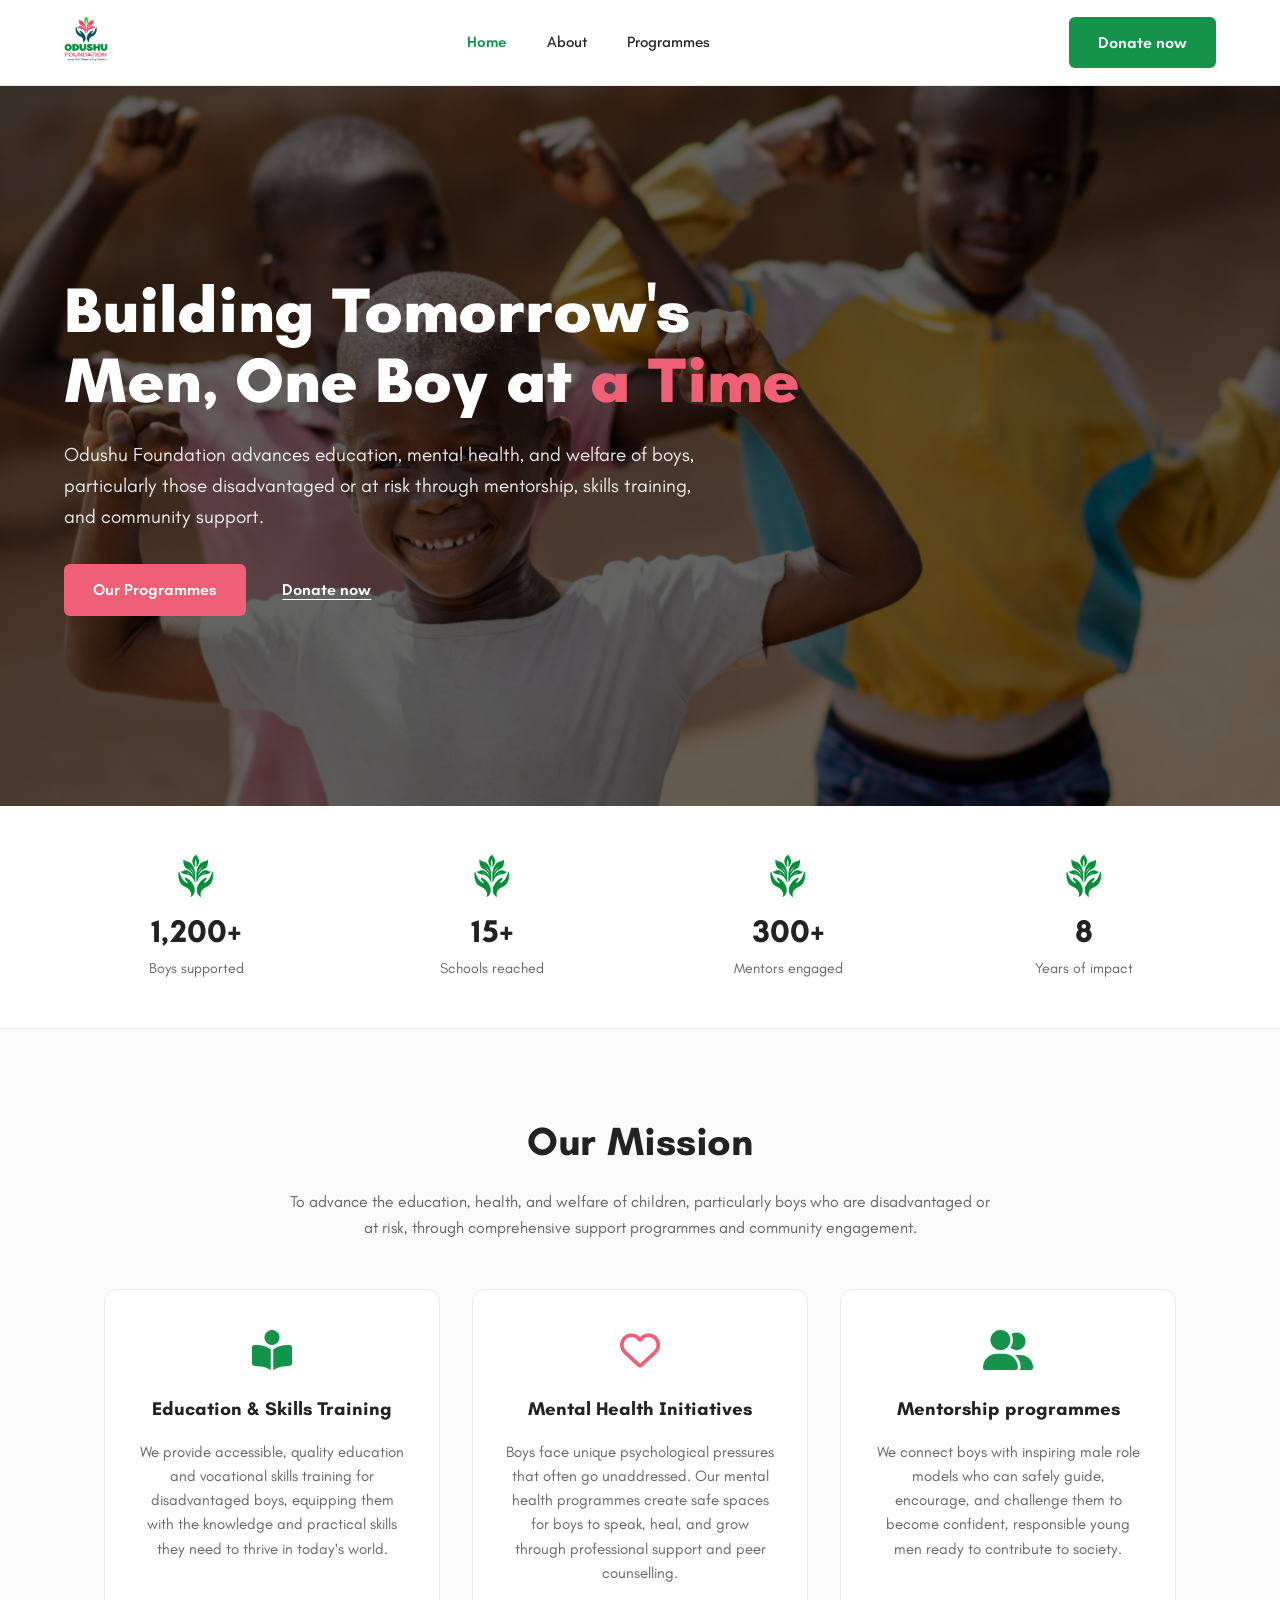
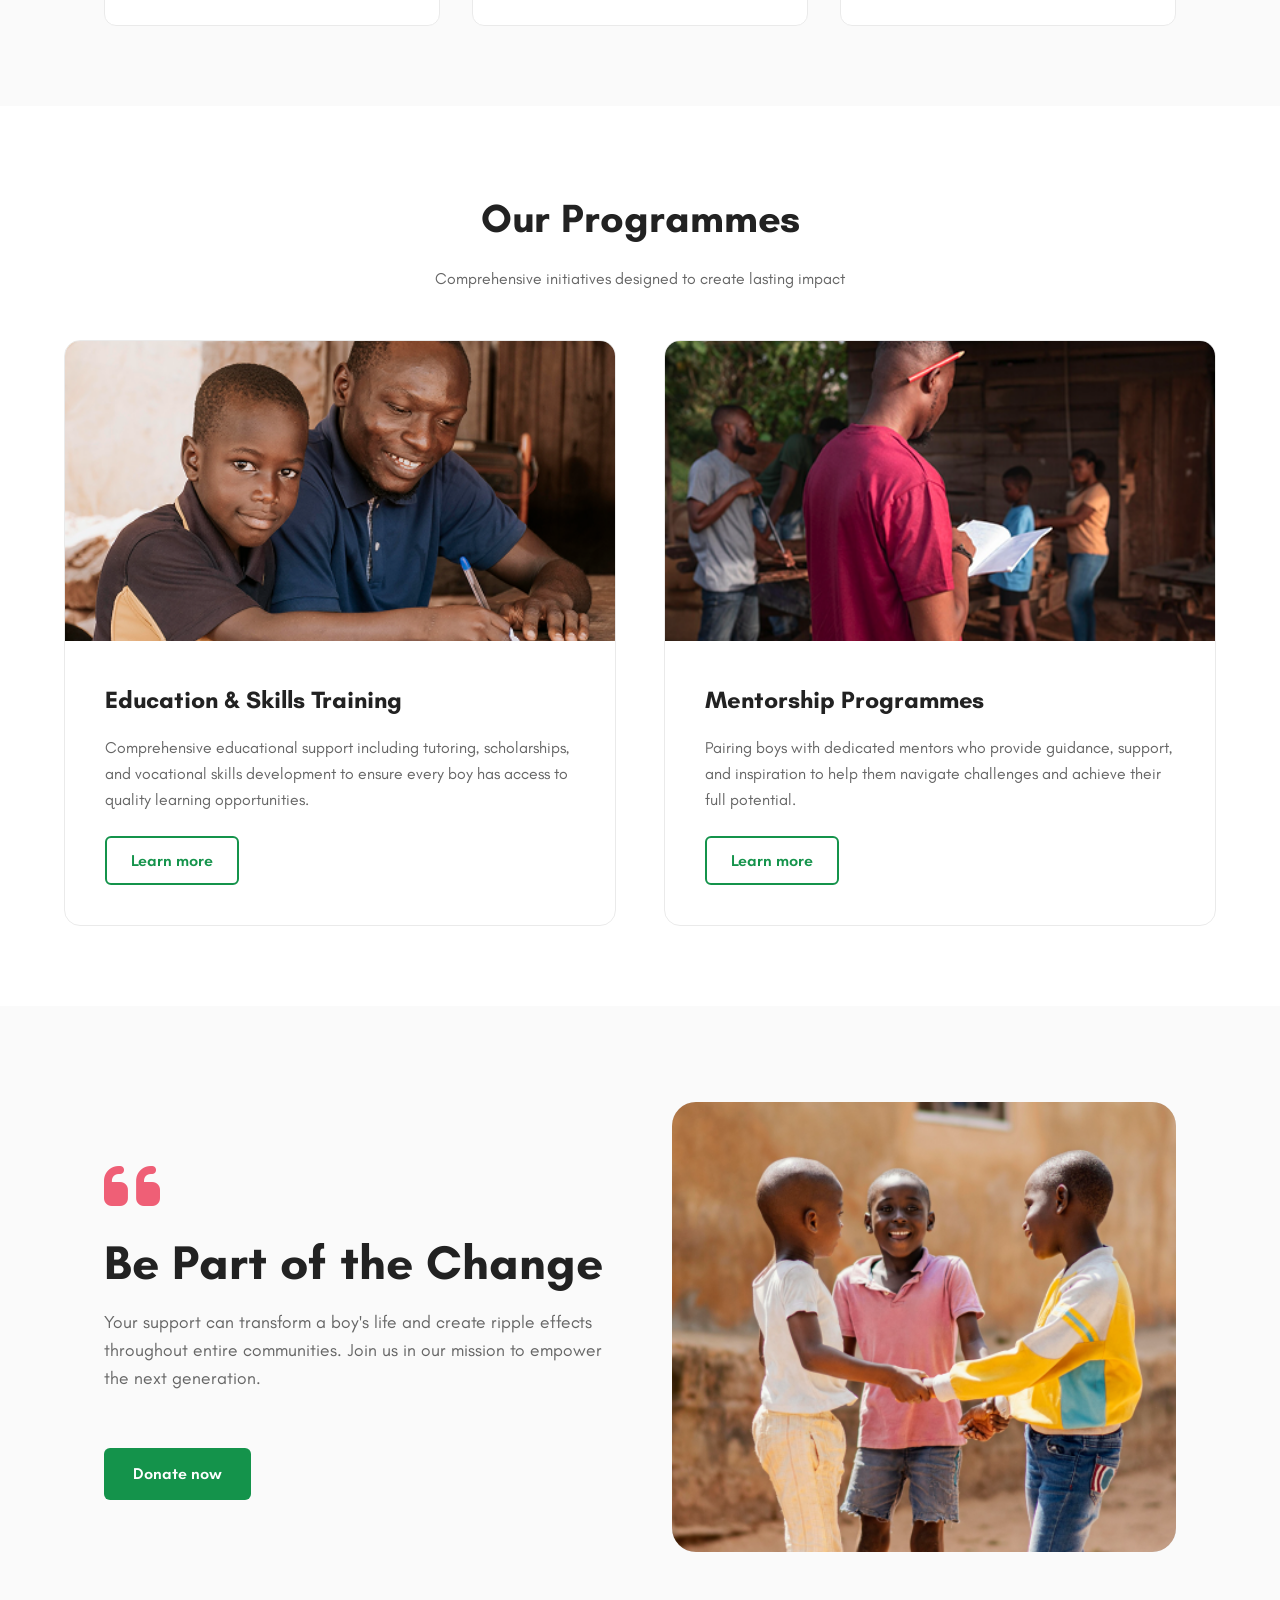
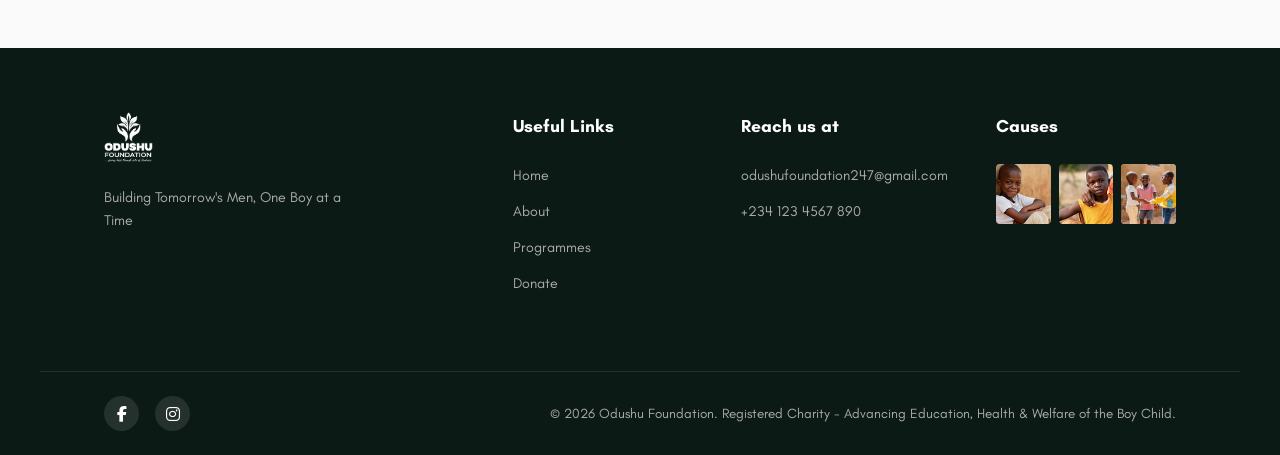
==== commit 8d923851: "mobile screen" ====
--- a/index.html
+++ b/index.html
@@ -108,7 +108,7 @@
 
     <section class="programmes">
         <div class="section-header" data-aos="fade-up">
-            <h2>Our Program</h2>
+            <h2>Our Programmes</h2>
             <p>Comprehensive initiatives designed to create lasting impact</p>
         </div>
 
--- a/styles.css
+++ b/styles.css
@@ -1058,6 +1058,9 @@
     grid-template-columns: 1fr;
     text-align: center;
   }
+  .footer-col p{
+    margin: 0 auto 0.8rem;
+  }
   .causes-gallery {
     justify-content: center;
   }
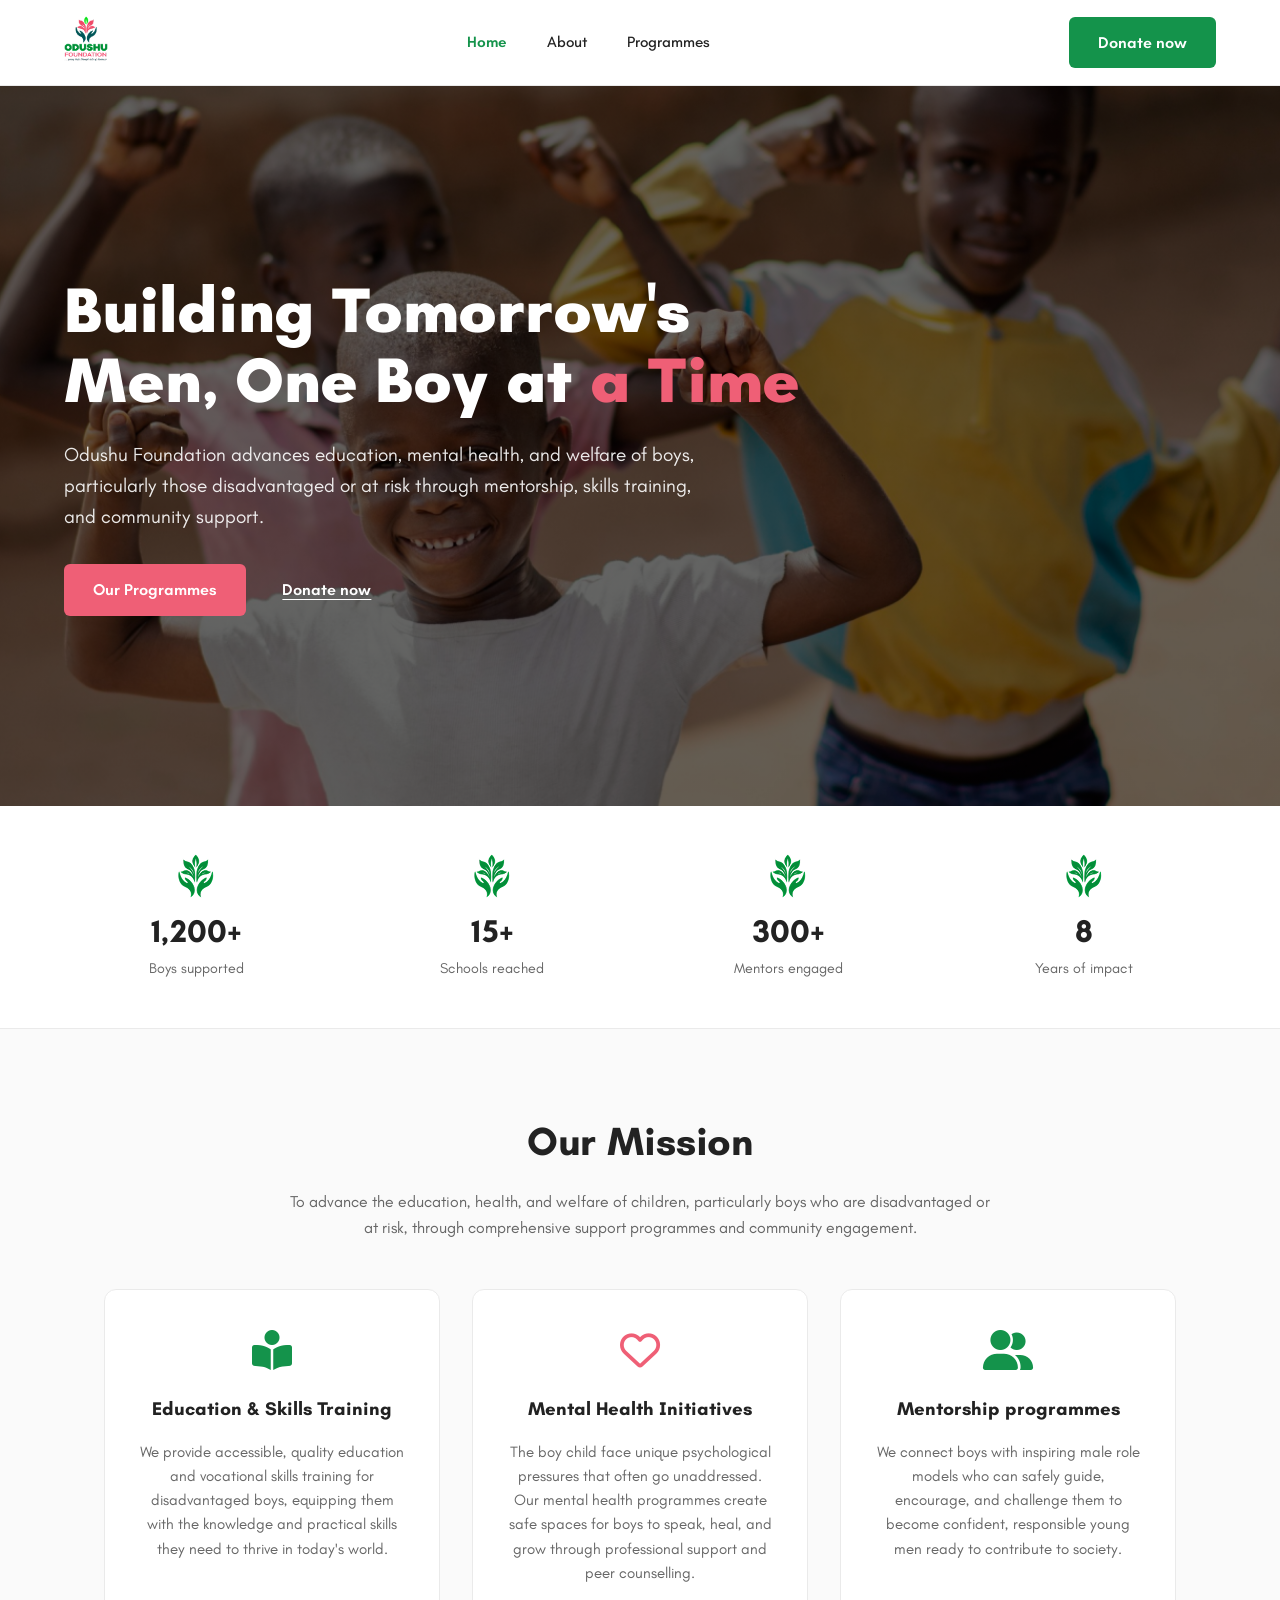
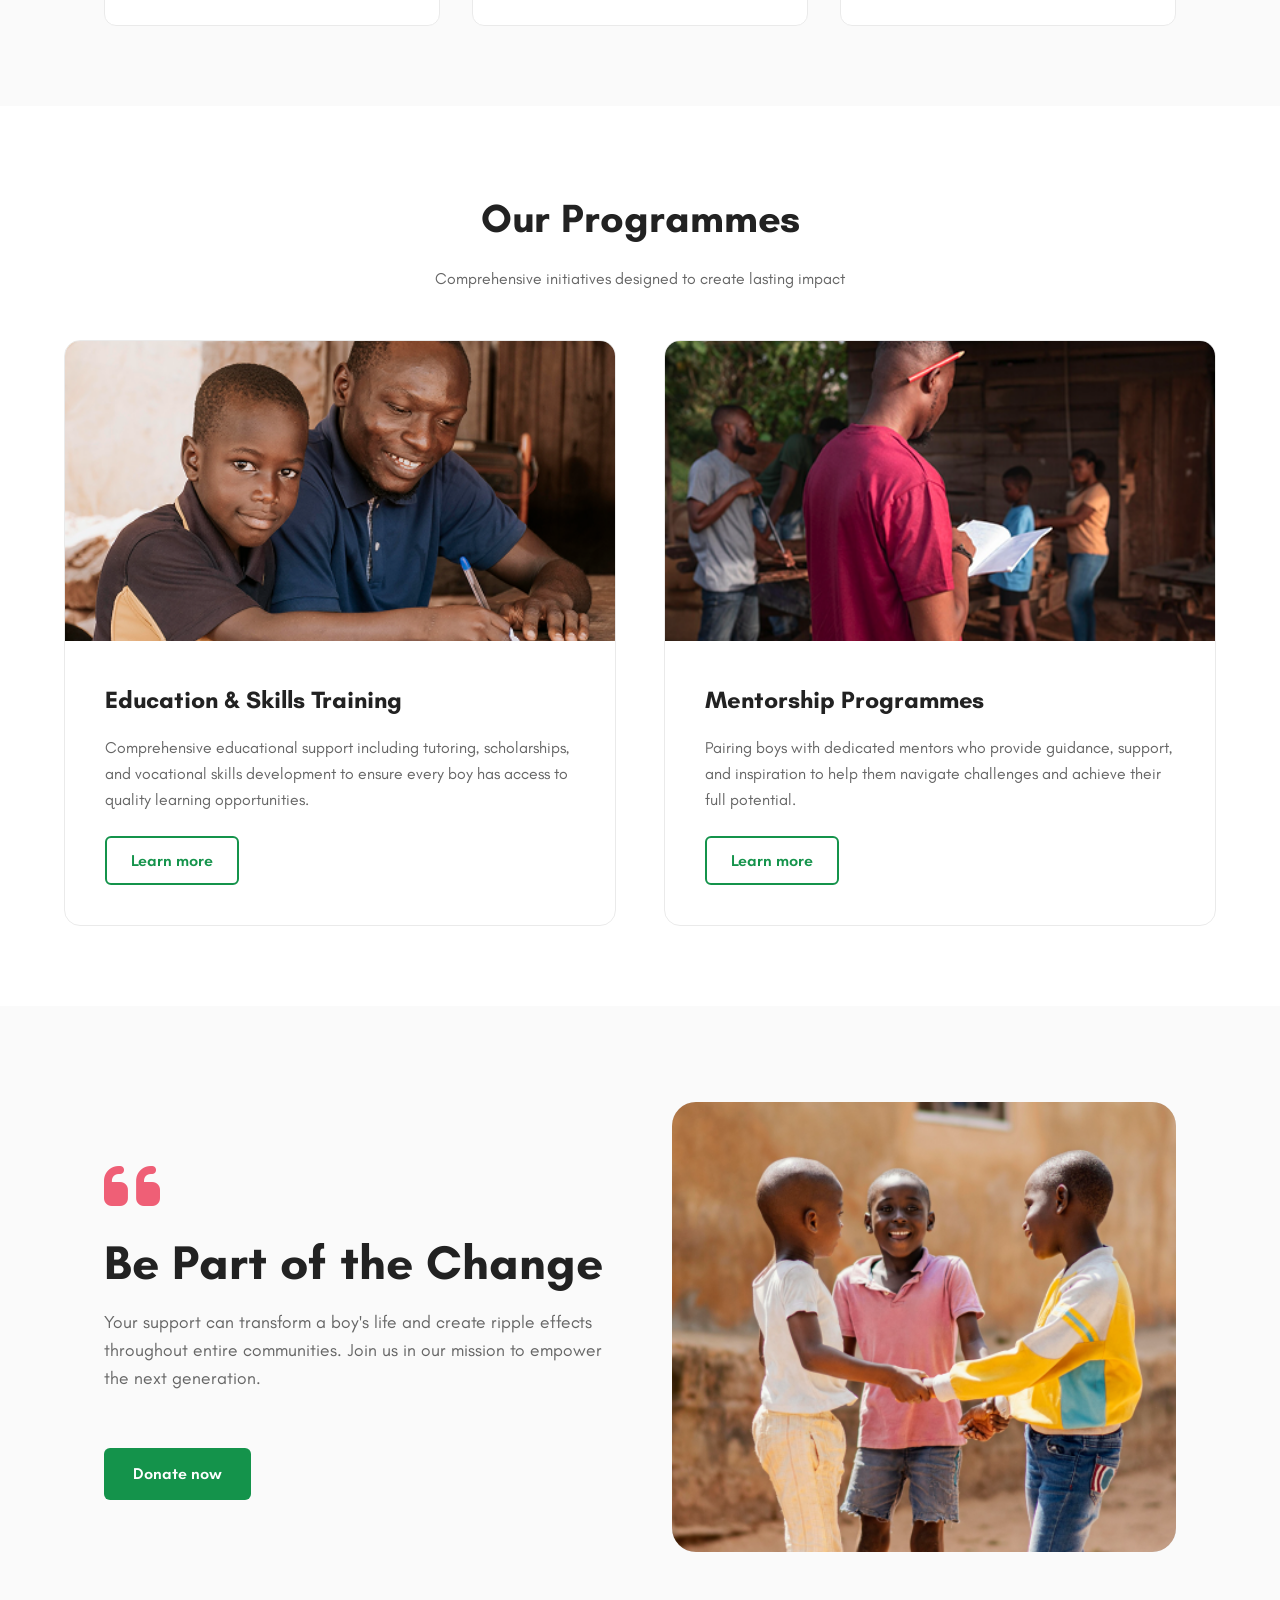
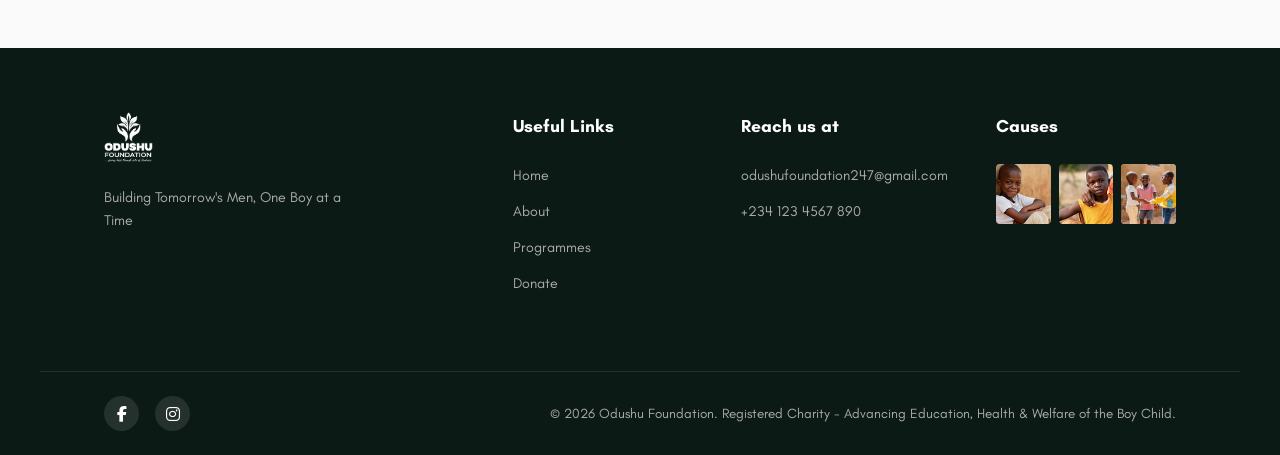
==== commit fa124a54: "fix design" ====
--- a/index.html
+++ b/index.html
@@ -12,7 +12,8 @@
     <meta property="og:url" content="https://www.odushufoundation.org/"> 
     <meta property="og:title" content="Odushu Foundation | Building Tomorrow's Men">
     <meta property="og:description" content="A registered charity advancing the education, mental health, and welfare of the boy child in Nigeria.">
-    <meta property="og:image" content="https://www.odushufoundation.org/og-image.jpeg"> <meta property="twitter:card" content="summary_large_image">
+    <meta property="og:image" content="https://www.odushufoundation.org/og-image.jpeg"> 
+    <meta property="twitter:card" content="summary_large_image">
     <meta property="twitter:url" content="https://www.odushufoundation.org/">
     <meta property="twitter:title" content="Odushu Foundation | Building Tomorrow's Men">
     <meta property="twitter:description" content="A registered charity advancing the education, mental health, and welfare of the boy child in Nigeria.">
@@ -34,7 +35,7 @@
 
     <header data-aos="fade-down" data-aos-duration="800">
         <div class="logo">
-            <img src="Odushu logo 1.png" alt="Odushu Foundation">
+            <a href="/"><img src="./Odushu logo 1.png" alt="Odushu Foundation"></a>
         </div>
         <nav>
             <a href="/" class="active">Home</a>
@@ -96,7 +97,7 @@
             <div class="mission-card" data-aos="fade-up" data-aos-delay="200">
                 <i class="fa-regular fa-heart text-pink icon-large"></i>
                 <h3>Mental Health Initiatives</h3>
-                <p>Boys face unique psychological pressures that often go unaddressed. Our mental health programmes create safe spaces for boys to speak, heal, and grow through professional support and peer counselling.</p>
+                <p>The boy child face unique psychological pressures that often go unaddressed. Our mental health programmes create safe spaces for boys to speak, heal, and grow through professional support and peer counselling.</p>
             </div>
             <div class="mission-card" data-aos="fade-up" data-aos-delay="300">
                 <i class="fa-solid fa-user-group text-green icon-large"></i>
--- a/styles.css
+++ b/styles.css
@@ -6,7 +6,7 @@
   --text-light: #666666;
   --bg-light: #fafafa;
   --border-color: #eaeaea;
-  --font-main: 'Teachers', system-ui, -apple-system, sans-serif;
+  --font-main: "Teachers", system-ui, -apple-system, sans-serif;
 }
 
 body,
@@ -396,7 +396,81 @@
 /* =========================================
    ABOUT PAGE SPECIFIC STYLES
    ========================================= */
-
+/* Color Utilities (Adding the new icon colors) */
+.text-dark-green {
+  color: #045a58;
+}
+.text-yellow {
+  color: #f5a623;
+}
+
+/* --- Mission Statement Section --- */
+.mission-statement {
+  padding: 5rem 5%;
+  background: white;
+}
+.mission-container {
+  display: grid;
+  grid-template-columns: 1fr 1fr;
+  gap: 4rem;
+  max-width: 1200px;
+  margin: 0 auto;
+  align-items: center;
+}
+.mission-text h2 {
+  font-size: 3rem;
+  margin-bottom: 1.5rem;
+  color: var(--text-dark);
+}
+.mission-text p {
+  font-size: 1.2rem;
+  color: var(--text-light);
+  line-height: 1.8;
+}
+.mission-img {
+  height: 400px;
+  border-radius: 16px;
+  overflow: hidden;
+}
+
+/* --- Core Objectives Section --- */
+.core-objectives {
+  padding: 5rem 5%;
+  background: var(--bg-light);
+}
+.objectives-flex {
+  display: flex;
+  flex-wrap: wrap;
+  justify-content: center; /* This perfectly centers the bottom 2 cards */
+  gap: 2rem;
+  max-width: 1200px;
+  margin: 0 auto;
+}
+.objective-card {
+  background: white;
+  padding: 2.5rem;
+  text-align: center;
+  border-radius: 12px;
+  border: 1px solid var(--border-color);
+  /* The calc below ensures 3 cards per row, subtracting the 2rem gap */
+  flex: 1 1 calc(33.333% - 2rem);
+  max-width: 380px;
+  min-width: 280px;
+  box-shadow: 0 4px 15px rgba(0, 0, 0, 0.02);
+  transition: transform 0.3s;
+}
+.objective-card:hover {
+  transform: translateY(-5px);
+}
+.objective-card h4 {
+  font-size: 1.2rem;
+  margin-bottom: 1rem;
+  color: var(--text-dark);
+}
+.objective-card p {
+  font-size: 0.95rem;
+  color: var(--text-light);
+}
 /* Utilities */
 .text-blue {
   color: #2e86ab;
@@ -1058,7 +1132,7 @@
     grid-template-columns: 1fr;
     text-align: center;
   }
-  .footer-col p{
+  .footer-col p {
     margin: 0 auto 0.8rem;
   }
   .causes-gallery {
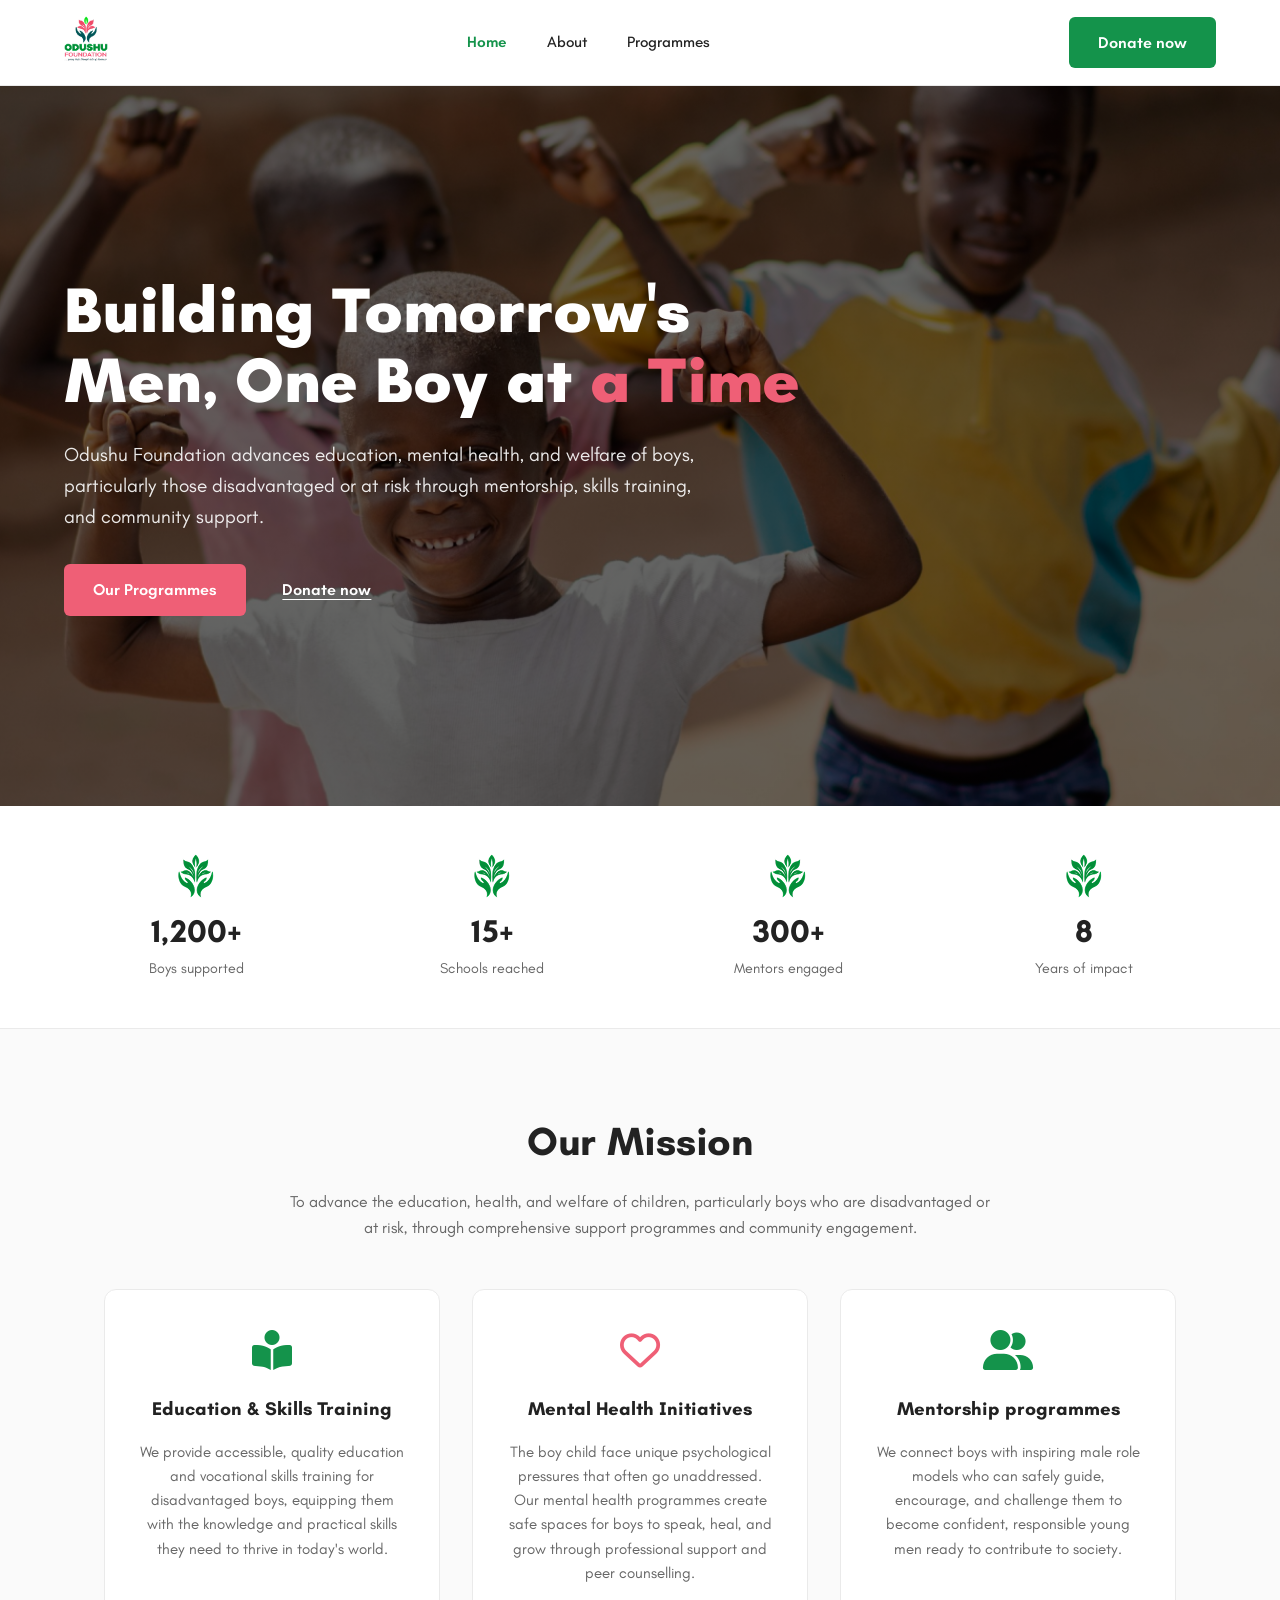
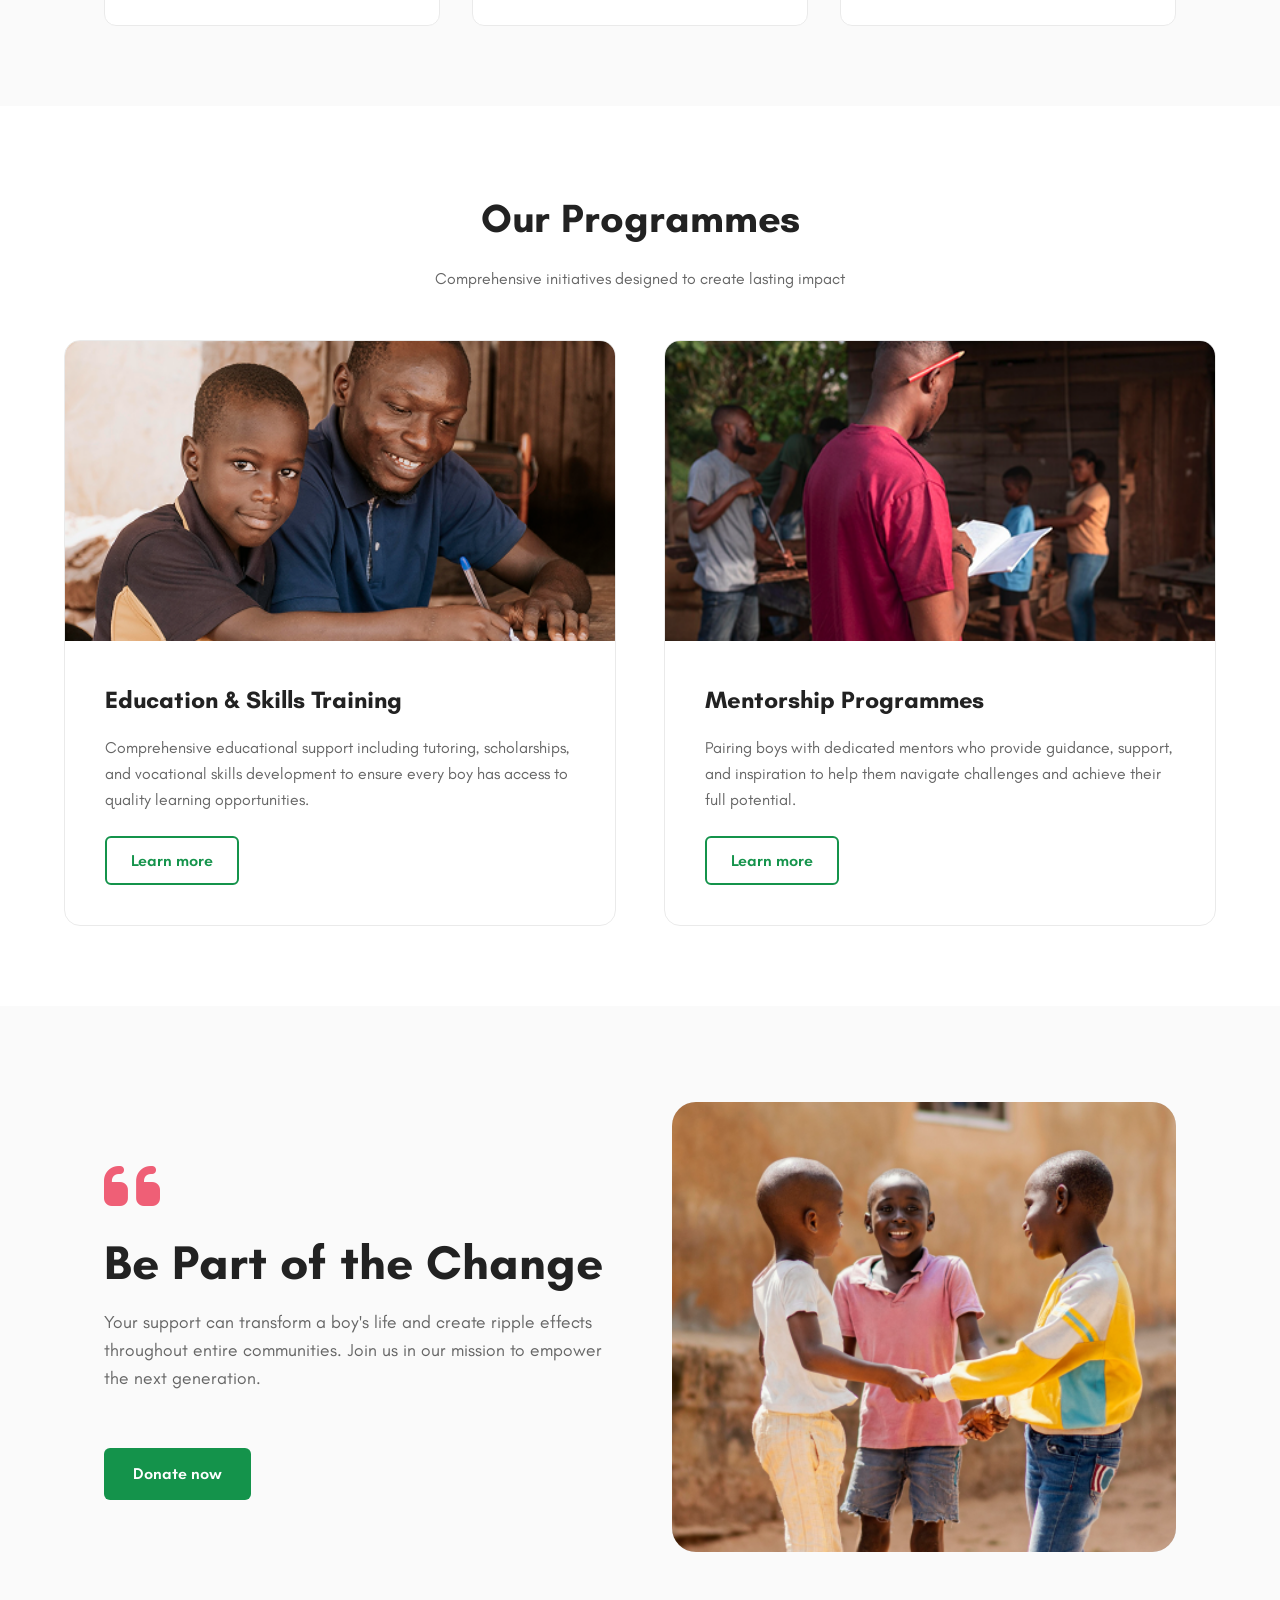
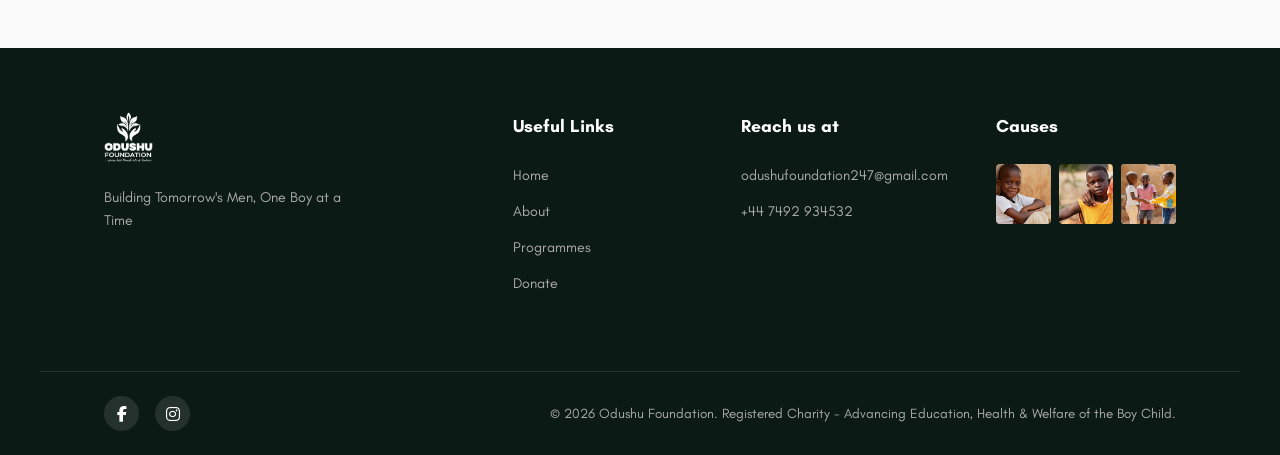
==== commit 60f531f5: "contact fix" ====
--- a/index.html
+++ b/index.html
@@ -170,7 +170,7 @@
             <div class="footer-col">
                 <h4>Reach us at</h4>
                 <p>odushufoundation247@gmail.com</p>
-                <p>+234 123 4567 890</p>
+                <p>+44 7492 934532</p>
             </div>
             <div class="footer-col">
                 <h4>Causes</h4>
@@ -187,7 +187,7 @@
                 <a href="https://www.instagram.com/odushufoundation/" target="_blank" rel="noopener noreferrer"><i class="fa-brands fa-instagram"></i></a>
             </div>
             <div class="copyright">
-                <p>&copy; 2026 Odushu Foundation. Registered Charity - Advancing Education, Health & Welfare of the Boy Child.</p>
+                <p>&copy; <span id="current-year"></span> Odushu Foundation. Registered Charity - Advancing Education, Health & Welfare of the Boy Child.</p>
             </div>
         </div>
     </footer>
@@ -303,6 +303,7 @@
                 }, 2000);
             });
         });
+        document.getElementById('current-year').textContent = new Date().getFullYear();
     </script>
 </body>
 </html>
--- a/styles.css
+++ b/styles.css
@@ -1007,6 +1007,9 @@
   .modal-content {
     padding: 2rem 1.5rem;
   }
+  .mission-container{
+    grid-template-columns: 1fr;
+  }
 }
 
 /* Responsive Media Queries */
